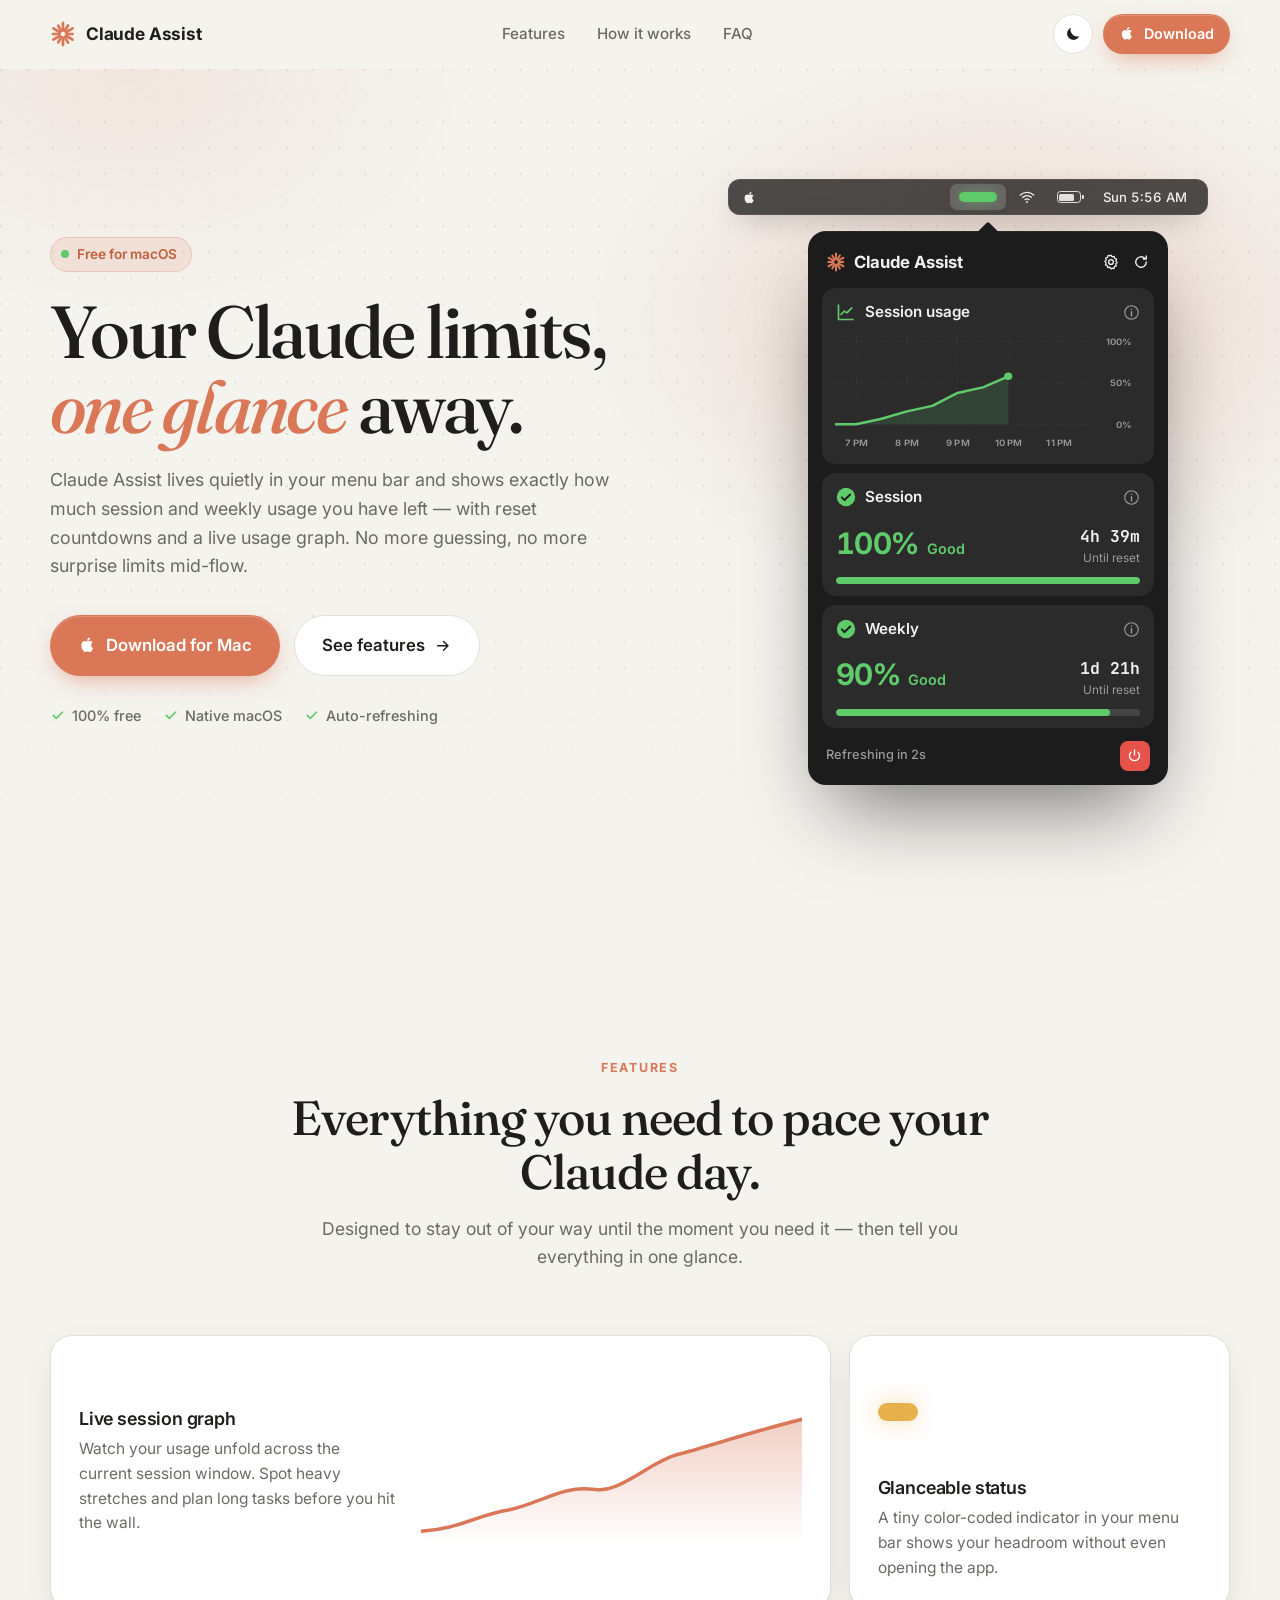
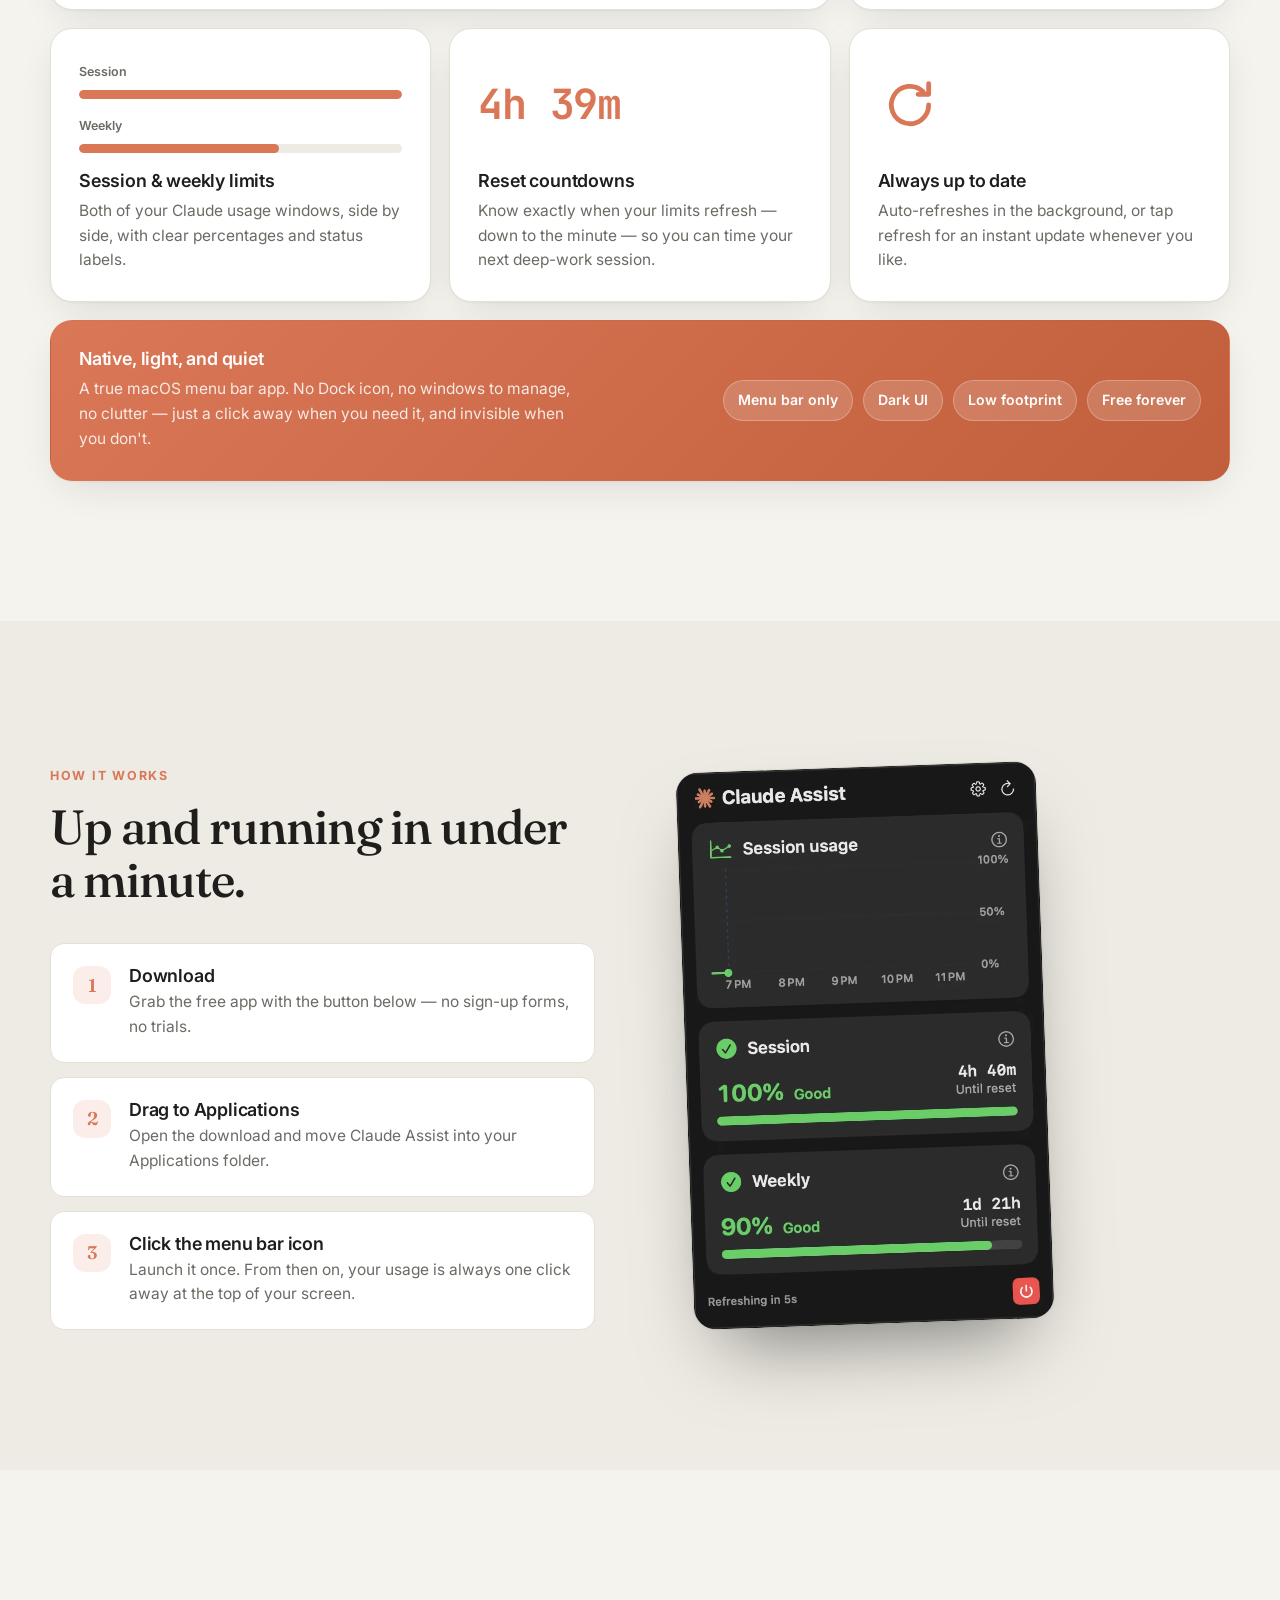
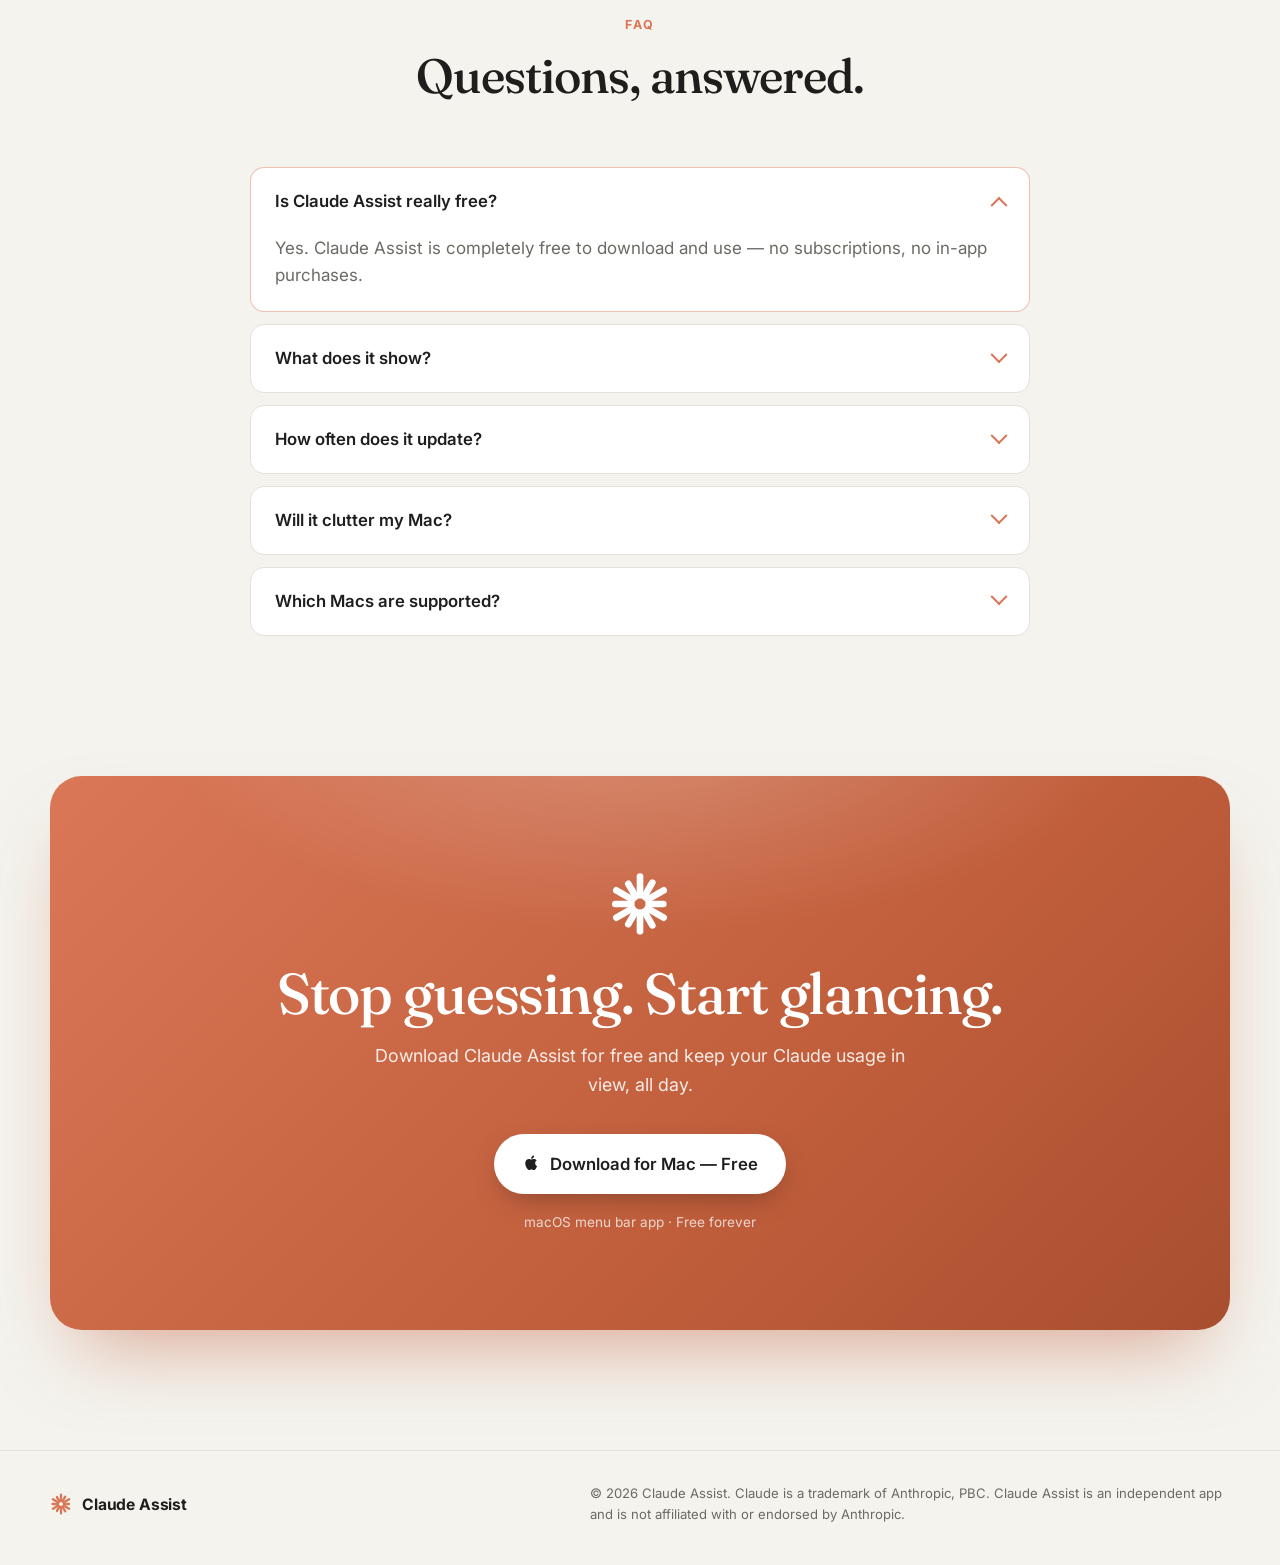
==== index.html @ 62e0965f "Initital" ====
<!DOCTYPE html>
<html lang="en">
<head>
  <meta charset="UTF-8" />
  <meta name="viewport" content="width=device-width, initial-scale=1" />
  <title>Claude Assist — Your Claude usage, right in the Mac menu bar</title>
  <meta name="description" content="Claude Assist is a free macOS menu bar app that shows your Claude session and weekly usage limits, reset countdowns, and a live usage graph — at a glance." />
  <meta name="theme-color" content="#F4F3EE" media="(prefers-color-scheme: light)" />
  <meta name="theme-color" content="#1F1E1D" media="(prefers-color-scheme: dark)" />
  <meta property="og:title" content="Claude Assist for macOS" />
  <meta property="og:description" content="Your Claude usage limits, one glance away. Free menu bar app for Mac." />
  <link rel="icon" href="data:image/svg+xml,%3Csvg xmlns='http://www.w3.org/2000/svg' viewBox='-12 -12 24 24'%3E%3Cg fill='%23D97757'%3E%3Crect x='-1.3' y='-11' width='2.6' height='9' rx='1.3'/%3E%3Crect x='-1.3' y='-11' width='2.6' height='9' rx='1.3' transform='rotate(45)'/%3E%3Crect x='-1.3' y='-11' width='2.6' height='9' rx='1.3' transform='rotate(90)'/%3E%3Crect x='-1.3' y='-11' width='2.6' height='9' rx='1.3' transform='rotate(135)'/%3E%3Crect x='-1.3' y='-11' width='2.6' height='9' rx='1.3' transform='rotate(180)'/%3E%3Crect x='-1.3' y='-11' width='2.6' height='9' rx='1.3' transform='rotate(225)'/%3E%3Crect x='-1.3' y='-11' width='2.6' height='9' rx='1.3' transform='rotate(270)'/%3E%3Crect x='-1.3' y='-11' width='2.6' height='9' rx='1.3' transform='rotate(315)'/%3E%3C/g%3E%3C/svg%3E" />

  <!-- Apply saved / system theme before first paint to avoid a flash -->
  <script>
    (function () {
      var t = localStorage.getItem("theme");
      if (!t) t = matchMedia("(prefers-color-scheme: dark)").matches ? "dark" : "light";
      document.documentElement.dataset.theme = t;
    })();
  </script>

  <link rel="preconnect" href="https://fonts.googleapis.com" />
  <link rel="preconnect" href="https://fonts.gstatic.com" crossorigin />
  <link href="https://fonts.googleapis.com/css2?family=Fraunces:opsz,wght@9..144,400;9..144,500;9..144,600&family=Inter:wght@400;500;600;700&family=JetBrains+Mono:wght@500;700&display=swap" rel="stylesheet" />
  <link rel="stylesheet" href="styles.css" />
</head>
<body>
  <!-- Reusable SVG symbols -->
  <svg width="0" height="0" style="position:absolute" aria-hidden="true">
    <defs>
      <symbol id="spark" viewBox="-12 -12 24 24">
        <g fill="currentColor">
          <rect x="-1.25" y="-11.5" width="2.5" height="9.5" rx="1.25" />
          <rect x="-1.25" y="-10.5" width="2.5" height="8.5" rx="1.25" transform="rotate(30)" />
          <rect x="-1.25" y="-11.5" width="2.5" height="9.5" rx="1.25" transform="rotate(60)" />
          <rect x="-1.25" y="-10" width="2.5" height="8" rx="1.25" transform="rotate(90)" />
          <rect x="-1.25" y="-11.5" width="2.5" height="9.5" rx="1.25" transform="rotate(120)" />
          <rect x="-1.25" y="-10.5" width="2.5" height="8.5" rx="1.25" transform="rotate(150)" />
          <rect x="-1.25" y="-11.5" width="2.5" height="9.5" rx="1.25" transform="rotate(180)" />
          <rect x="-1.25" y="-10" width="2.5" height="8" rx="1.25" transform="rotate(210)" />
          <rect x="-1.25" y="-11.5" width="2.5" height="9.5" rx="1.25" transform="rotate(240)" />
          <rect x="-1.25" y="-10.5" width="2.5" height="8.5" rx="1.25" transform="rotate(270)" />
          <rect x="-1.25" y="-11.5" width="2.5" height="9.5" rx="1.25" transform="rotate(300)" />
          <rect x="-1.25" y="-10" width="2.5" height="8" rx="1.25" transform="rotate(330)" />
        </g>
      </symbol>
      <symbol id="apple" viewBox="0 0 24 24">
        <path fill="currentColor" d="M16.37 12.6c-.02-2.3 1.88-3.4 1.96-3.46-1.07-1.56-2.73-1.78-3.32-1.8-1.41-.14-2.76.83-3.47.83-.72 0-1.82-.81-2.99-.79-1.54.02-2.96.9-3.75 2.27-1.6 2.78-.41 6.89 1.15 9.14.76 1.1 1.67 2.34 2.86 2.3 1.15-.05 1.58-.74 2.97-.74 1.38 0 1.77.74 2.98.72 1.23-.02 2.01-1.12 2.76-2.23.87-1.28 1.23-2.52 1.25-2.58-.03-.01-2.39-.92-2.4-3.66zM14.1 5.86c.63-.77 1.06-1.83.94-2.89-.91.04-2.02.61-2.67 1.37-.58.67-1.1 1.76-.96 2.8 1.02.08 2.06-.52 2.69-1.28z"/>
      </symbol>
      <symbol id="check" viewBox="0 0 24 24">
        <circle cx="12" cy="12" r="11" fill="currentColor" />
        <path d="M7 12.5l3.2 3.2L17 9" fill="none" stroke="#1d1d1d" stroke-width="2.4" stroke-linecap="round" stroke-linejoin="round" />
      </symbol>
      <symbol id="info" viewBox="0 0 24 24">
        <circle cx="12" cy="12" r="9.5" fill="none" stroke="currentColor" stroke-width="1.6" />
        <path d="M12 11v6M12 7.5v.01" stroke="currentColor" stroke-width="2" stroke-linecap="round" />
      </symbol>
    </defs>
  </svg>

  <!-- ============ NAV ============ -->
  <header class="nav" id="nav">
    <div class="container nav__inner">
      <a href="#top" class="brand" aria-label="Claude Assist home">
        <svg class="brand__mark"><use href="#spark" /></svg>
        <span>Claude Assist</span>
      </a>
      <nav class="nav__links" aria-label="Primary">
        <a href="#features">Features</a>
        <a href="#how">How it works</a>
        <a href="#faq">FAQ</a>
      </nav>
      <div class="nav__actions">
        <button class="theme-toggle" id="themeToggle" type="button" aria-label="Toggle dark mode">
          <svg class="icon-sun" viewBox="0 0 24 24" aria-hidden="true"><circle cx="12" cy="12" r="4.2" fill="currentColor"/><g stroke="currentColor" stroke-width="2" stroke-linecap="round"><path d="M12 2.5v2M12 19.5v2M4.6 4.6l1.4 1.4M18 18l1.4 1.4M2.5 12h2M19.5 12h2M4.6 19.4L6 18M18 6l1.4-1.4"/></g></svg>
          <svg class="icon-moon" viewBox="0 0 24 24" aria-hidden="true"><path fill="currentColor" d="M20.5 14.6A8.5 8.5 0 0 1 9.4 3.5a8.5 8.5 0 1 0 11.1 11.1z"/></svg>
        </button>
        <a class="btn btn--primary btn--sm js-download" href="#download">
          <svg class="btn__icon"><use href="#apple" /></svg>Download
        </a>
      </div>
    </div>
  </header>

  <main id="top">
    <!-- ============ HERO ============ -->
    <section class="hero">
      <div class="hero__bg" aria-hidden="true"></div>
      <div class="container hero__grid">
        <div class="hero__copy">
          <span class="pill reveal"><span class="pill__dot"></span> Free for macOS</span>
          <h1 class="hero__title reveal">
            Your Claude limits,<br />
            <em>one glance</em> away.
          </h1>
          <p class="hero__sub reveal">
            Claude Assist lives quietly in your menu bar and shows exactly how much
            session and weekly usage you have left — with reset countdowns and a live
            usage graph. No more guessing, no more surprise limits mid-flow.
          </p>
          <div class="hero__cta reveal">
            <a class="btn btn--primary btn--lg js-download" href="#download">
              <svg class="btn__icon"><use href="#apple" /></svg>
              <span>Download for Mac</span>
            </a>
            <a class="btn btn--ghost btn--lg" href="#features">See features
              <svg class="btn__arrow" viewBox="0 0 24 24" aria-hidden="true"><path d="M5 12h14M13 6l6 6-6 6" fill="none" stroke="currentColor" stroke-width="2" stroke-linecap="round" stroke-linejoin="round"/></svg>
            </a>
          </div>
          <ul class="hero__meta reveal">
            <li><svg viewBox="0 0 24 24"><path d="M5 12.5l4.5 4.5L19 7.5" fill="none" stroke="currentColor" stroke-width="2.4" stroke-linecap="round" stroke-linejoin="round"/></svg>100% free</li>
            <li><svg viewBox="0 0 24 24"><path d="M5 12.5l4.5 4.5L19 7.5" fill="none" stroke="currentColor" stroke-width="2.4" stroke-linecap="round" stroke-linejoin="round"/></svg>Native macOS</li>
            <li><svg viewBox="0 0 24 24"><path d="M5 12.5l4.5 4.5L19 7.5" fill="none" stroke="currentColor" stroke-width="2.4" stroke-linecap="round" stroke-linejoin="round"/></svg>Auto-refreshing</li>
          </ul>
        </div>

        <!-- Live recreation of the app popover -->
        <div class="hero__visual reveal">
          <div class="menubar" aria-hidden="true">
            <svg class="menubar__apple"><use href="#apple" /></svg>
            <span class="menubar__spacer"></span>
            <span class="menubar__item menubar__item--active"><span class="mb-pill js-mb-pill"></span></span>
            <span class="menubar__item">
              <svg viewBox="0 0 24 24" width="16" height="16"><path d="M2 9a15 15 0 0 1 20 0M5.5 12.5a10 10 0 0 1 13 0M9 16a5 5 0 0 1 6 0" fill="none" stroke="currentColor" stroke-width="2" stroke-linecap="round"/><circle cx="12" cy="19.5" r="1.4" fill="currentColor"/></svg>
            </span>
            <span class="menubar__item menubar__battery"><span></span></span>
            <span class="menubar__item menubar__clock js-clock">Fri 7:20 PM</span>
          </div>

          <div class="popover" role="img" aria-label="Claude Assist popover showing session usage graph, 100% session remaining and 90% weekly remaining">
            <div class="popover__head">
              <svg class="popover__logo"><use href="#spark" /></svg>
              <strong>Claude Assist</strong>
              <span class="popover__tools">
                <svg viewBox="0 0 24 24"><circle cx="12" cy="12" r="3.2" fill="none" stroke="currentColor" stroke-width="1.8"/><path d="M12 2.8l1.6 2.3 2.7-.7.6 2.7 2.6 1-1 2.6 1.8 2.1-2.1 1.8 1 2.6-2.6 1-.6 2.7-2.7-.7L12 21.2l-1.6-2.3-2.7.7-.6-2.7-2.6-1 1-2.6-1.8-2.1 2.1-1.8-1-2.6 2.6-1 .6-2.7 2.7.7z" fill="none" stroke="currentColor" stroke-width="1.6" stroke-linejoin="round"/></svg>
                <svg viewBox="0 0 24 24"><path d="M19 12a7 7 0 1 1-2.05-4.95M19 4v4h-4" fill="none" stroke="currentColor" stroke-width="1.8" stroke-linecap="round" stroke-linejoin="round"/></svg>
              </span>
            </div>

            <div class="pcard">
              <div class="pcard__title">
                <svg class="pcard__chart-ico" viewBox="0 0 24 24"><path d="M3 3v18h18" fill="none" stroke="currentColor" stroke-width="2"/><path d="M6 15l4-4 3 2 6-6" fill="none" stroke="currentColor" stroke-width="2" stroke-linecap="round" stroke-linejoin="round"/></svg>
                <span>Session usage</span>
                <svg class="pcard__info"><use href="#info" /></svg>
              </div>
              <svg class="graph" viewBox="0 0 300 130" preserveAspectRatio="none">
                <g class="graph__grid">
                  <line x1="0" y1="10" x2="250" y2="10" /><line x1="0" y1="55" x2="250" y2="55" /><line x1="0" y1="100" x2="250" y2="100" />
                  <line x1="20" y1="5" x2="20" y2="100" /><line x1="70" y1="5" x2="70" y2="100" /><line x1="120" y1="5" x2="120" y2="100" /><line x1="170" y1="5" x2="170" y2="100" /><line x1="220" y1="5" x2="220" y2="100" />
                </g>
                <path class="graph__area" d="M0 100 L20 100 L45 94 L70 86 L95 80 L120 66 L145 60 L170 48 L170 100 Z" />
                <path class="graph__line" d="M0 100 L20 100 L45 94 L70 86 L95 80 L120 66 L145 60 L170 48" />
                <circle class="graph__dot" cx="170" cy="48" r="4" />
                <g class="graph__labels">
                  <text x="292" y="14" text-anchor="end">100%</text>
                  <text x="292" y="59" text-anchor="end">50%</text>
                  <text x="292" y="104" text-anchor="end">0%</text>
                  <text x="20" y="124" text-anchor="middle">7 PM</text>
                  <text x="70" y="124" text-anchor="middle">8 PM</text>
                  <text x="120" y="124" text-anchor="middle">9 PM</text>
                  <text x="170" y="124" text-anchor="middle">10 PM</text>
                  <text x="220" y="124" text-anchor="middle">11 PM</text>
                </g>
              </svg>
            </div>

            <div class="pcard">
              <div class="pcard__title">
                <svg class="pcard__check"><use href="#check" /></svg>
                <span>Session</span>
                <svg class="pcard__info"><use href="#info" /></svg>
              </div>
              <div class="pcard__row">
                <div><span class="pcard__pct"><span class="js-count" data-to="100">0</span>%</span><span class="pcard__state">Good</span></div>
                <div class="pcard__reset"><b class="js-reset" data-minutes="280">4h 40m</b><small>Until reset</small></div>
              </div>
              <div class="bar"><span style="--w:100%"></span></div>
            </div>

            <div class="pcard">
              <div class="pcard__title">
                <svg class="pcard__check"><use href="#check" /></svg>
                <span>Weekly</span>
                <svg class="pcard__info"><use href="#info" /></svg>
              </div>
              <div class="pcard__row">
                <div><span class="pcard__pct"><span class="js-count" data-to="90">0</span>%</span><span class="pcard__state">Good</span></div>
                <div class="pcard__reset"><b>1d 21h</b><small>Until reset</small></div>
              </div>
              <div class="bar"><span style="--w:90%"></span></div>
            </div>

            <div class="popover__foot">
              <span>Refreshing in <span class="js-refresh">5</span>s</span>
              <span class="popover__quit"><svg viewBox="0 0 24 24"><path d="M12 3v8M6.3 6.6a8 8 0 1 0 11.4 0" fill="none" stroke="currentColor" stroke-width="2.2" stroke-linecap="round"/></svg></span>
            </div>
          </div>
        </div>
      </div>
    </section>

    <!-- ============ FEATURES ============ -->
    <section class="section" id="features">
      <div class="container">
        <div class="section__head reveal">
          <span class="eyebrow">Features</span>
          <h2>Everything you need to pace your Claude day.</h2>
          <p>Designed to stay out of your way until the moment you need it — then tell you everything in one glance.</p>
        </div>

        <div class="bento">
          <article class="tile tile--wide reveal">
            <div class="tile__text">
              <h3>Live session graph</h3>
              <p>Watch your usage unfold across the current session window. Spot heavy stretches and plan long tasks before you hit the wall.</p>
            </div>
            <svg class="tile__graph" viewBox="0 0 400 120" preserveAspectRatio="none" aria-hidden="true">
              <defs>
                <linearGradient id="tg" x1="0" x2="0" y1="0" y2="1">
                  <stop offset="0" stop-color="var(--accent)" stop-opacity=".35" />
                  <stop offset="1" stop-color="var(--accent)" stop-opacity="0" />
                </linearGradient>
              </defs>
              <path d="M0 110 C40 108 60 96 90 92 S150 70 180 74 S240 50 270 44 S340 26 400 14 L400 120 L0 120 Z" fill="url(#tg)" />
              <path class="draw" d="M0 110 C40 108 60 96 90 92 S150 70 180 74 S240 50 270 44 S340 26 400 14" fill="none" stroke="var(--accent)" stroke-width="3" stroke-linecap="round" />
            </svg>
          </article>

          <article class="tile reveal">
            <div class="tile__visual tile__visual--status" aria-hidden="true">
              <span class="status-pill js-status-pill"></span>
            </div>
            <h3>Glanceable status</h3>
            <p>A tiny color-coded indicator in your menu bar shows your headroom without even opening the app.</p>
          </article>

          <article class="tile reveal">
            <div class="tile__visual" aria-hidden="true">
              <div class="mini-bars">
                <div><small>Session</small><div class="bar bar--light"><span style="--w:100%"></span></div></div>
                <div><small>Weekly</small><div class="bar bar--light"><span style="--w:62%"></span></div></div>
              </div>
            </div>
            <h3>Session &amp; weekly limits</h3>
            <p>Both of your Claude usage windows, side by side, with clear percentages and status labels.</p>
          </article>

          <article class="tile reveal">
            <div class="tile__visual" aria-hidden="true">
              <span class="big-mono js-reset-demo">4h 40m</span>
            </div>
            <h3>Reset countdowns</h3>
            <p>Know exactly when your limits refresh — down to the minute — so you can time your next deep-work session.</p>
          </article>

          <article class="tile reveal">
            <div class="tile__visual" aria-hidden="true">
              <svg class="spin-ico" viewBox="0 0 24 24"><path d="M19 12a7 7 0 1 1-2.05-4.95M19 4v4h-4" fill="none" stroke="currentColor" stroke-width="1.8" stroke-linecap="round" stroke-linejoin="round"/></svg>
            </div>
            <h3>Always up to date</h3>
            <p>Auto-refreshes in the background, or tap refresh for an instant update whenever you like.</p>
          </article>

          <article class="tile tile--wide tile--full tile--accent reveal">
            <div class="tile__text">
              <h3>Native, light, and quiet</h3>
              <p>A true macOS menu bar app. No Dock icon, no windows to manage, no clutter — just a click away when you need it, and invisible when you don't.</p>
            </div>
            <div class="tile__chips" aria-hidden="true">
              <span>Menu bar only</span><span>Dark UI</span><span>Low footprint</span><span>Free forever</span>
            </div>
          </article>
        </div>
      </div>
    </section>

    <!-- ============ HOW IT WORKS ============ -->
    <section class="section section--alt" id="how">
      <div class="container how">
        <div class="how__copy">
          <div class="section__head section__head--left reveal">
            <span class="eyebrow">How it works</span>
            <h2>Up and running in under a minute.</h2>
          </div>
          <ol class="steps">
            <li class="reveal">
              <span class="steps__num">1</span>
              <div><h3>Download</h3><p>Grab the free app with the button below — no sign-up forms, no trials.</p></div>
            </li>
            <li class="reveal">
              <span class="steps__num">2</span>
              <div><h3>Drag to Applications</h3><p>Open the download and move Claude Assist into your Applications folder.</p></div>
            </li>
            <li class="reveal">
              <span class="steps__num">3</span>
              <div><h3>Click the menu bar icon</h3><p>Launch it once. From then on, your usage is always one click away at the top of your screen.</p></div>
            </li>
          </ol>
        </div>
        <figure class="how__shot reveal">
          <img src="assets/app-ui.webp" alt="Claude Assist app window showing session usage graph, session and weekly limits" loading="lazy" width="642" height="994" />
        </figure>
      </div>
    </section>

    <!-- ============ FAQ ============ -->
    <section class="section" id="faq">
      <div class="container container--narrow">
        <div class="section__head reveal">
          <span class="eyebrow">FAQ</span>
          <h2>Questions, answered.</h2>
        </div>
        <div class="faq">
          <details class="reveal" open>
            <summary>Is Claude Assist really free?</summary>
            <p>Yes. Claude Assist is completely free to download and use — no subscriptions, no in-app purchases.</p>
          </details>
          <details class="reveal">
            <summary>What does it show?</summary>
            <p>Your current Claude session usage and weekly usage as percentages, a status label for each, countdowns until each limit resets, and a graph of your usage across the current session.</p>
          </details>
          <details class="reveal">
            <summary>How often does it update?</summary>
            <p>It refreshes automatically on a short interval — you can see the countdown at the bottom of the popover — and you can hit the refresh button at any time for an instant update.</p>
          </details>
          <details class="reveal">
            <summary>Will it clutter my Mac?</summary>
            <p>No. It runs only in the menu bar, with no Dock icon or windows. Quit it any time from the power button in the popover.</p>
          </details>
          <details class="reveal">
            <summary>Which Macs are supported?</summary>
            <p>Claude Assist is built for modern versions of macOS. Check the download page for the latest system requirements.</p>
          </details>
        </div>
      </div>
    </section>

    <!-- ============ CTA ============ -->
    <section class="cta" id="download">
      <div class="container">
        <div class="cta__card reveal">
          <svg class="cta__spark" aria-hidden="true"><use href="#spark" /></svg>
          <h2>Stop guessing. Start glancing.</h2>
          <p>Download Claude Assist for free and keep your Claude usage in view, all day.</p>
          <a class="btn btn--light btn--lg js-download" href="#download">
            <svg class="btn__icon"><use href="#apple" /></svg>
            <span>Download for Mac — Free</span>
          </a>
          <small class="cta__note">macOS menu bar app · Free forever</small>
        </div>
      </div>
    </section>
  </main>

  <footer class="footer">
    <div class="container footer__inner">
      <a href="#top" class="brand brand--sm">
        <svg class="brand__mark"><use href="#spark" /></svg>
        <span>Claude Assist</span>
      </a>
      <p class="footer__legal">
        © <span class="js-year">2026</span> Claude Assist. Claude is a trademark of Anthropic, PBC.
        Claude Assist is an independent app and is not affiliated with or endorsed by Anthropic.
      </p>
    </div>
  </footer>

  <script src="script.js"></script>
</body>
</html>
---- styles.css ----
/* ==========================================================
   Claude Assist — landing page
   Palette based on Claude brand colors:
   Crail #C15F3C · Clay #D97757 · Pampas #F4F3EE · Cloudy #B1ADA1
   ========================================================== */

:root {
  --accent: #D97757;
  --accent-strong: #C15F3C;
  --accent-soft: rgba(217, 119, 87, 0.12);
  --good: #5FCB6A;
  --warn: #E8B04B;
  --bad: #E5604D;

  --radius: 22px;
  --radius-sm: 14px;
  --ease: cubic-bezier(.2, .7, .2, 1);

  --font-display: "Fraunces", Georgia, "Times New Roman", serif;
  --font-sans: "Inter", -apple-system, BlinkMacSystemFont, "Segoe UI", sans-serif;
  --font-mono: "JetBrains Mono", ui-monospace, "SF Mono", Menlo, monospace;
}

/* Light (default) */
:root,
[data-theme="light"] {
  --bg: #F4F3EE;
  --bg-alt: #EDEBE3;
  --surface: #FFFFFF;
  --surface-2: #FAF9F5;
  --text: #1F1E1D;
  --muted: #6B6A64;
  --border: #E3E0D6;
  --shadow: 0 1px 2px rgba(31, 30, 29, .04), 0 12px 40px -12px rgba(31, 30, 29, .14);
  --nav-bg: rgba(244, 243, 238, .72);
  --grid-dot: rgba(31, 30, 29, .08);
  color-scheme: light;
}

[data-theme="dark"] {
  --bg: #1F1E1D;
  --bg-alt: #262624;
  --surface: #2A2927;
  --surface-2: #30302E;
  --text: #F4F3EE;
  --muted: #A8A69D;
  --border: #3A3936;
  --shadow: 0 1px 2px rgba(0, 0, 0, .3), 0 18px 50px -16px rgba(0, 0, 0, .6);
  --nav-bg: rgba(31, 30, 29, .72);
  --grid-dot: rgba(244, 243, 238, .07);
  color-scheme: dark;
}

/* ---------- Base ---------- */
*, *::before, *::after { box-sizing: border-box; }
html { scroll-behavior: smooth; scroll-padding-top: 80px; }
body {
  margin: 0;
  font-family: var(--font-sans);
  font-size: 17px;
  line-height: 1.6;
  color: var(--text);
  background: var(--bg);
  -webkit-font-smoothing: antialiased;
  transition: background-color .4s var(--ease), color .4s var(--ease);
}
img, svg { display: block; max-width: 100%; }
a { color: inherit; text-decoration: none; }
h1, h2, h3 { margin: 0; line-height: 1.12; letter-spacing: -0.02em; }
h2 { font-family: var(--font-display); font-weight: 500; font-size: clamp(2rem, 4.2vw, 3rem); }
h3 { font-size: 1.12rem; font-weight: 600; letter-spacing: -0.01em; }
p { margin: 0; }
::selection { background: var(--accent); color: #fff; }
:focus-visible { outline: 2px solid var(--accent); outline-offset: 3px; border-radius: 8px; }

.container { width: min(1180px, 100% - 48px); margin-inline: auto; }
.container--narrow { width: min(780px, 100% - 48px); }

/* ---------- Buttons ---------- */
.btn {
  display: inline-flex; align-items: center; gap: .55em;
  font-weight: 600; font-size: 1rem;
  padding: .8em 1.3em; border-radius: 999px;
  border: 1px solid transparent; cursor: pointer;
  transition: transform .25s var(--ease), box-shadow .25s var(--ease), background-color .25s, border-color .25s;
  white-space: nowrap;
}
.btn:active { transform: translateY(1px) scale(.98); }
.btn__icon { width: 1.15em; height: 1.15em; margin-top: -2px; }
.btn__arrow { width: 1.05em; height: 1.05em; transition: transform .25s var(--ease); }
.btn:hover .btn__arrow { transform: translateX(3px); }
.btn--sm { font-size: .9rem; padding: .55em 1.05em; }
.btn--lg { font-size: 1.05rem; padding: .95em 1.6em; }

.btn--primary {
  background: var(--accent); color: #fff;
  box-shadow: 0 8px 24px -8px rgba(217, 119, 87, .7), inset 0 1px 0 rgba(255, 255, 255, .2);
}
.btn--primary:hover { background: var(--accent-strong); transform: translateY(-2px); box-shadow: 0 14px 30px -10px rgba(217, 119, 87, .8), inset 0 1px 0 rgba(255,255,255,.2); }

.btn--ghost { color: var(--text); border-color: var(--border); background: var(--surface); }
.btn--ghost:hover { border-color: var(--accent); transform: translateY(-2px); }

.btn--light { background: #fff; color: #1F1E1D; box-shadow: 0 10px 30px -10px rgba(0,0,0,.35); }
.btn--light:hover { transform: translateY(-2px); box-shadow: 0 16px 36px -10px rgba(0,0,0,.45); }

/* ---------- Nav ---------- */
.nav {
  position: sticky; top: 0; z-index: 50;
  background: var(--nav-bg);
  backdrop-filter: saturate(180%) blur(16px);
  -webkit-backdrop-filter: saturate(180%) blur(16px);
  border-bottom: 1px solid transparent;
  transition: border-color .3s, background-color .4s;
}
.nav.is-scrolled { border-bottom-color: var(--border); }
.nav__inner { display: flex; align-items: center; justify-content: space-between; height: 68px; gap: 24px; }
.brand { display: inline-flex; align-items: center; gap: 10px; font-weight: 700; font-size: 1.08rem; letter-spacing: -0.01em; }
.brand__mark { width: 26px; height: 26px; color: var(--accent); transition: transform .8s var(--ease); }
.brand:hover .brand__mark { transform: rotate(90deg); }
.brand--sm { font-size: .98rem; }
.brand--sm .brand__mark { width: 22px; height: 22px; }

.nav__links { display: flex; gap: 32px; font-size: .95rem; color: var(--muted); font-weight: 500; }
.nav__links a { position: relative; transition: color .2s; }
.nav__links a::after {
  content: ""; position: absolute; left: 0; right: 0; bottom: -4px; height: 2px;
  background: var(--accent); border-radius: 2px; transform: scaleX(0); transition: transform .3s var(--ease);
}
.nav__links a:hover { color: var(--text); }
.nav__links a:hover::after { transform: scaleX(1); }
.nav__actions { display: flex; align-items: center; gap: 10px; }

.theme-toggle {
  width: 40px; height: 40px; border-radius: 50%;
  display: grid; place-items: center;
  border: 1px solid var(--border); background: var(--surface); color: var(--text);
  cursor: pointer; transition: border-color .2s, transform .3s var(--ease);
}
.theme-toggle:hover { border-color: var(--accent); transform: rotate(15deg); }
.theme-toggle svg { width: 18px; height: 18px; grid-area: 1 / 1; transition: transform .5s var(--ease), opacity .3s; }
[data-theme="light"] .icon-sun { opacity: 0; transform: rotate(-90deg) scale(.5); }
[data-theme="dark"] .icon-moon { opacity: 0; transform: rotate(90deg) scale(.5); }

/* ---------- Hero ---------- */
.hero { position: relative; padding: clamp(56px, 9vw, 110px) 0 clamp(70px, 10vw, 130px); overflow: hidden; }
.hero__bg {
  position: absolute; inset: 0; z-index: -1; pointer-events: none;
  background:
    radial-gradient(600px 400px at 78% 30%, rgba(217, 119, 87, .22), transparent 70%),
    radial-gradient(500px 360px at 10% 0%, rgba(217, 119, 87, .10), transparent 70%),
    radial-gradient(circle at 1px 1px, var(--grid-dot) 1px, transparent 0) 0 0 / 26px 26px;
  mask-image: linear-gradient(to bottom, #000 60%, transparent);
  -webkit-mask-image: linear-gradient(to bottom, #000 60%, transparent);
}
.hero__grid { display: grid; grid-template-columns: 1.05fr .95fr; align-items: center; gap: clamp(40px, 6vw, 80px); }

.pill {
  display: inline-flex; align-items: center; gap: 8px;
  padding: 6px 14px 6px 10px; border-radius: 999px;
  font-size: .85rem; font-weight: 600;
  color: var(--accent-strong); background: var(--accent-soft);
  border: 1px solid rgba(217, 119, 87, .25);
}
[data-theme="dark"] .pill { color: #F0A58A; }
.pill__dot { width: 8px; height: 8px; border-radius: 50%; background: var(--good); box-shadow: 0 0 0 0 rgba(95, 203, 106, .6); animation: ping 2s infinite; }
@keyframes ping { 0% { box-shadow: 0 0 0 0 rgba(95,203,106,.6); } 80%, 100% { box-shadow: 0 0 0 8px rgba(95,203,106,0); } }

.hero__title {
  margin-top: 22px;
  font-family: var(--font-display); font-weight: 500;
  font-size: clamp(2.7rem, 6.2vw, 4.6rem); line-height: 1.02; letter-spacing: -0.035em;
}
.hero__title em { font-style: italic; color: var(--accent); }
.hero__sub { margin-top: 22px; max-width: 34em; font-size: 1.12rem; color: var(--muted); }
.hero__cta { margin-top: 34px; display: flex; flex-wrap: wrap; gap: 14px; }
.hero__meta { list-style: none; padding: 0; margin: 28px 0 0; display: flex; flex-wrap: wrap; gap: 10px 22px; font-size: .9rem; color: var(--muted); font-weight: 500; }
.hero__meta li { display: inline-flex; align-items: center; gap: 6px; }
.hero__meta svg { width: 16px; height: 16px; color: var(--good); }

/* --- Hero visual: menu bar + popover --- */
.hero__visual { position: relative; display: flex; flex-direction: column; align-items: center; }

.menubar {
  width: 100%; max-width: 480px; height: 36px;
  display: flex; align-items: center; gap: 4px; padding: 0 12px;
  border-radius: 12px;
  background: rgba(30, 29, 28, .78);
  backdrop-filter: blur(20px); -webkit-backdrop-filter: blur(20px);
  color: #f2f1ec; font-size: .82rem; font-weight: 500;
  box-shadow: 0 10px 30px -12px rgba(0,0,0,.4), inset 0 0 0 1px rgba(255,255,255,.06);
}
.menubar__apple { width: 15px; height: 15px; margin: 0 6px 0 2px; }
.menubar__spacer { flex: 1; }
.menubar__item { display: inline-flex; align-items: center; height: 26px; padding: 0 9px; border-radius: 7px; }
.menubar__item--active { background: rgba(255, 255, 255, .16); }
.menubar__clock { font-variant-numeric: tabular-nums; }
.mb-pill { width: 38px; height: 10px; border-radius: 6px; background: var(--good); transition: background-color .6s, width .6s var(--ease); box-shadow: 0 0 12px rgba(95,203,106,.5); }
.menubar__battery span { width: 24px; height: 12px; border: 1.5px solid currentColor; border-radius: 3.5px; position: relative; opacity: .9; }
.menubar__battery span::before { content: ""; position: absolute; inset: 1.5px; right: 6px; background: currentColor; border-radius: 1.5px; }
.menubar__battery span::after { content: ""; position: absolute; right: -4px; top: 3px; width: 2px; height: 4px; background: currentColor; border-radius: 0 1px 1px 0; }

.popover {
  --p-bg: #1c1c1c; --p-card: #2b2b2b; --p-text: #f1f1f1; --p-muted: #9a9a9a;
  position: relative;
  width: min(360px, 100%);
  margin-top: 16px; margin-left: 40px;
  padding: 16px 14px 14px;
  border-radius: 18px;
  background: var(--p-bg); color: var(--p-text);
  font-family: -apple-system, BlinkMacSystemFont, "SF Pro Text", var(--font-sans);
  box-shadow: 0 40px 80px -24px rgba(0,0,0,.55), 0 0 0 1px rgba(255,255,255,.08), inset 0 1px 0 rgba(255,255,255,.05);
  animation: float 7s ease-in-out infinite;
}
.popover::before { /* arrow */
  content: ""; position: absolute; top: -7px; left: 50%; width: 14px; height: 14px;
  background: var(--p-bg); transform: translateX(-50%) rotate(45deg);
  border-left: 1px solid rgba(255,255,255,.08); border-top: 1px solid rgba(255,255,255,.08);
  border-radius: 3px 0 0 0;
}
@keyframes float { 0%, 100% { transform: translateY(0); } 50% { transform: translateY(-8px); } }

.popover__head { display: flex; align-items: center; gap: 8px; padding: 2px 4px 12px; font-size: 1.05rem; }
.popover__logo { width: 20px; height: 20px; color: var(--accent); }
.popover__tools { margin-left: auto; display: flex; gap: 12px; color: var(--p-text); }
.popover__tools svg { width: 18px; height: 18px; }

.pcard { background: var(--p-card); border-radius: 14px; padding: 12px 14px; margin-bottom: 9px; }
.pcard__title { display: flex; align-items: center; gap: 9px; font-weight: 600; font-size: .95rem; }
.pcard__chart-ico { width: 20px; height: 20px; color: var(--good); }
.pcard__check { width: 20px; height: 20px; color: var(--good); }
.pcard__info { width: 17px; height: 17px; margin-left: auto; color: var(--p-muted); }
.pcard__row { display: flex; justify-content: space-between; align-items: flex-end; margin-top: 10px; }
.pcard__pct { font-size: 1.85rem; font-weight: 700; color: var(--good); letter-spacing: -0.02em; font-variant-numeric: tabular-nums; }
.pcard__state { margin-left: 8px; font-weight: 600; font-size: .9rem; color: var(--good); }
.pcard__reset { text-align: right; line-height: 1.2; }
.pcard__reset b { display: block; font-family: var(--font-mono); font-size: 1.02rem; }
.pcard__reset small { font-size: .74rem; color: var(--p-muted); }

.bar { height: 7px; border-radius: 99px; background: #444; margin-top: 10px; overflow: hidden; }
.bar span { display: block; height: 100%; width: 0; border-radius: inherit; background: var(--good); transition: width 1.6s var(--ease) .3s; }
.is-visible .bar span, .bar.is-visible span { width: var(--w); }
.bar--light { background: var(--bg-alt); margin-top: 6px; height: 9px; }

.graph { width: 100%; height: 120px; margin-top: 8px; overflow: visible; }
.graph__grid line { stroke: rgba(255,255,255,.07); stroke-width: 1; stroke-dasharray: 2 3; vector-effect: non-scaling-stroke; }
.graph__labels text { fill: var(--p-muted); font-size: 9.5px; font-weight: 600; font-family: inherit; }
.graph__line { fill: none; stroke: var(--good); stroke-width: 2.5; stroke-linecap: round; stroke-linejoin: round; vector-effect: non-scaling-stroke;
  stroke-dasharray: 400; stroke-dashoffset: 400; }
.graph__area { fill: rgba(95, 203, 106, .14); opacity: 0; transition: opacity 1s 1.2s; }
.graph__dot { fill: var(--good); opacity: 0; transition: opacity .4s 1.8s; }
.is-visible .graph__line { animation: draw 2s var(--ease) .3s forwards; }
.is-visible .graph__area, .is-visible .graph__dot { opacity: 1; }
@keyframes draw { to { stroke-dashoffset: 0; } }

.popover__foot { display: flex; justify-content: space-between; align-items: center; padding: 4px 4px 0; font-size: .8rem; color: var(--p-muted); font-weight: 500; }
.popover__quit { width: 30px; height: 30px; display: grid; place-items: center; border-radius: 8px; background: #E5534B; color: #fff; }
.popover__quit svg { width: 15px; height: 15px; }

/* ---------- Sections ---------- */
.section { padding: clamp(80px, 11vw, 140px) 0; }
.section--alt { background: var(--bg-alt); transition: background-color .4s; }
.section__head { text-align: center; max-width: 720px; margin: 0 auto clamp(44px, 6vw, 64px); }
.section__head p { margin-top: 16px; color: var(--muted); font-size: 1.1rem; }
.section__head--left { text-align: left; margin: 0 0 36px; }
.eyebrow { display: inline-block; margin-bottom: 14px; font-size: .78rem; font-weight: 700; letter-spacing: .14em; text-transform: uppercase; color: var(--accent); }

/* ---------- Bento ---------- */
.bento { display: grid; grid-template-columns: repeat(3, 1fr); gap: 18px; }
.tile {
  position: relative; overflow: hidden;
  padding: 28px; border-radius: var(--radius);
  background: var(--surface); border: 1px solid var(--border);
  box-shadow: var(--shadow);
  transition: transform .4s var(--ease), border-color .3s, background-color .4s;
}
.tile:hover { transform: translateY(-4px); border-color: rgba(217, 119, 87, .45); }
.tile h3 { margin-bottom: 8px; }
.tile p { color: var(--muted); font-size: .97rem; }
.tile--wide { grid-column: span 2; display: grid; grid-template-columns: 1fr 1.2fr; gap: 24px; align-items: center; }
.tile--full { grid-column: 1 / -1; }
.tile__graph { width: 100%; height: 140px; }
.tile__graph .draw { stroke-dasharray: 600; stroke-dashoffset: 600; }
.tile.is-visible .draw { animation: draw 2.2s var(--ease) .2s forwards; }

.tile__visual { height: 96px; display: grid; place-items: center start; margin-bottom: 18px; }
.status-pill { width: 64px; height: 18px; border-radius: 10px; background: var(--good); box-shadow: 0 0 22px rgba(95,203,106,.45); transition: background-color .7s, box-shadow .7s, width .7s var(--ease); }
.mini-bars { width: 100%; display: grid; gap: 12px; }
.mini-bars small { font-size: .78rem; font-weight: 600; color: var(--muted); }
.mini-bars .bar span { background: var(--accent); }
.big-mono { font-family: var(--font-mono); font-weight: 700; font-size: 2.6rem; letter-spacing: -0.03em; color: var(--accent); font-variant-numeric: tabular-nums; }
.spin-ico { width: 64px; height: 64px; color: var(--accent); animation: spin 6s linear infinite; }
@keyframes spin { to { transform: rotate(360deg); } }

.tile--accent {
  background: linear-gradient(135deg, var(--accent) 0%, var(--accent-strong) 100%);
  border-color: transparent; color: #fff;
}
.tile--accent p { color: rgba(255,255,255,.85); }
.tile--accent:hover { border-color: transparent; }
.tile__chips { display: flex; flex-wrap: wrap; gap: 10px; justify-content: flex-end; }
.tile__chips span { padding: 8px 14px; border-radius: 999px; font-size: .88rem; font-weight: 600; background: rgba(255,255,255,.16); border: 1px solid rgba(255,255,255,.25); }

/* ---------- How ---------- */
.how { display: grid; grid-template-columns: 1fr 1fr; gap: clamp(40px, 7vw, 100px); align-items: center; }
.steps { list-style: none; padding: 0; margin: 0; display: grid; gap: 14px; }
.steps li {
  display: flex; gap: 18px; padding: 22px; border-radius: var(--radius-sm);
  background: var(--surface); border: 1px solid var(--border);
  transition: border-color .3s, transform .3s var(--ease), background-color .4s;
}
.steps li:hover { border-color: rgba(217,119,87,.45); transform: translateX(4px); }
.steps__num {
  flex: none; width: 38px; height: 38px; border-radius: 12px;
  display: grid; place-items: center;
  font-family: var(--font-display); font-weight: 600; font-size: 1.15rem;
  color: var(--accent); background: var(--accent-soft);
}
.steps p { margin-top: 4px; color: var(--muted); font-size: .97rem; }
.how__shot { margin: 0; justify-self: center; text-align: center; }
.how__shot img {
  width: min(360px, 100%); height: auto; border-radius: 22px;
  box-shadow: 0 40px 80px -30px rgba(0,0,0,.5), 0 0 0 1px var(--border);
  transform: rotate(-2deg); transition: transform .6s var(--ease);
}
.how__shot:hover img { transform: rotate(0) scale(1.02); }

/* ---------- FAQ ---------- */
.faq { display: grid; gap: 12px; }
.faq details {
  border-radius: var(--radius-sm); background: var(--surface); border: 1px solid var(--border);
  transition: border-color .3s, background-color .4s;
}
.faq details[open] { border-color: rgba(217,119,87,.45); }
.faq summary {
  list-style: none; cursor: pointer; padding: 20px 24px; font-weight: 600; font-size: 1.05rem;
  display: flex; justify-content: space-between; align-items: center; gap: 16px;
}
.faq summary::-webkit-details-marker { display: none; }
.faq summary::after {
  content: ""; flex: none; width: 12px; height: 12px;
  border-right: 2px solid var(--accent); border-bottom: 2px solid var(--accent);
  transform: rotate(45deg) translate(-3px, -3px); transition: transform .3s var(--ease);
}
.faq details[open] summary::after { transform: rotate(-135deg) translate(-3px, -3px); }
.faq details p { padding: 0 24px 22px; color: var(--muted); }

/* ---------- CTA ---------- */
.cta { padding: 0 0 clamp(80px, 10vw, 120px); }
.cta__card {
  position: relative; overflow: hidden; text-align: center;
  padding: clamp(56px, 8vw, 96px) 24px;
  border-radius: 32px; color: #fff;
  background:
    radial-gradient(700px 300px at 50% -10%, rgba(255,255,255,.22), transparent 70%),
    linear-gradient(135deg, #D97757 0%, #C15F3C 60%, #A84E2F 100%);
  box-shadow: 0 40px 80px -30px rgba(193, 95, 60, .55);
}
.cta__card h2 { font-size: clamp(2.2rem, 5vw, 3.6rem); }
.cta__card p { margin: 16px auto 34px; max-width: 32em; font-size: 1.12rem; color: rgba(255,255,255,.88); }
.cta__spark { width: 64px; height: 64px; margin: 0 auto 26px; color: #fff; animation: spin 24s linear infinite; }
.cta__note { display: block; margin-top: 18px; font-size: .85rem; color: rgba(255,255,255,.75); }

/* ---------- Footer ---------- */
.footer { border-top: 1px solid var(--border); padding: 32px 0 40px; }
.footer__inner { display: flex; justify-content: space-between; align-items: center; gap: 24px; flex-wrap: wrap; }
.footer__legal { font-size: .82rem; color: var(--muted); max-width: 640px; }

/* ---------- Reveal on scroll ---------- */
.reveal { opacity: 0; transform: translateY(22px); transition: opacity .8s var(--ease), transform .8s var(--ease); }
.reveal.is-visible { opacity: 1; transform: none; }

/* ---------- Responsive ---------- */
@media (max-width: 980px) {
  .hero__grid, .how { grid-template-columns: 1fr; }
  .hero__copy { text-align: center; }
  .hero__sub { margin-inline: auto; }
  .hero__cta, .hero__meta { justify-content: center; }
  .popover { margin-left: 0; }
  .bento { grid-template-columns: 1fr 1fr; }
  .tile--wide { grid-column: span 2; }
  .how__shot { order: -1; }
}
@media (max-width: 720px) {
  .nav__links { display: none; }
  .bento { grid-template-columns: 1fr; }
  .tile--wide { grid-column: auto; grid-template-columns: 1fr; }
  .tile__chips { justify-content: flex-start; }
  .menubar__item:not(.menubar__item--active):not(.menubar__clock) { display: none; }
}
@media (max-width: 420px) {
  .nav .btn--sm { display: none; }
  .btn--lg { width: 100%; justify-content: center; }
}

@media (prefers-reduced-motion: reduce) {
  *, *::before, *::after { animation: none !important; transition: none !important; scroll-behavior: auto !important; }
  .reveal { opacity: 1; transform: none; }
  .graph__line, .tile__graph .draw { stroke-dashoffset: 0; }
  .graph__area, .graph__dot { opacity: 1; }
  .bar span { width: var(--w); }
}
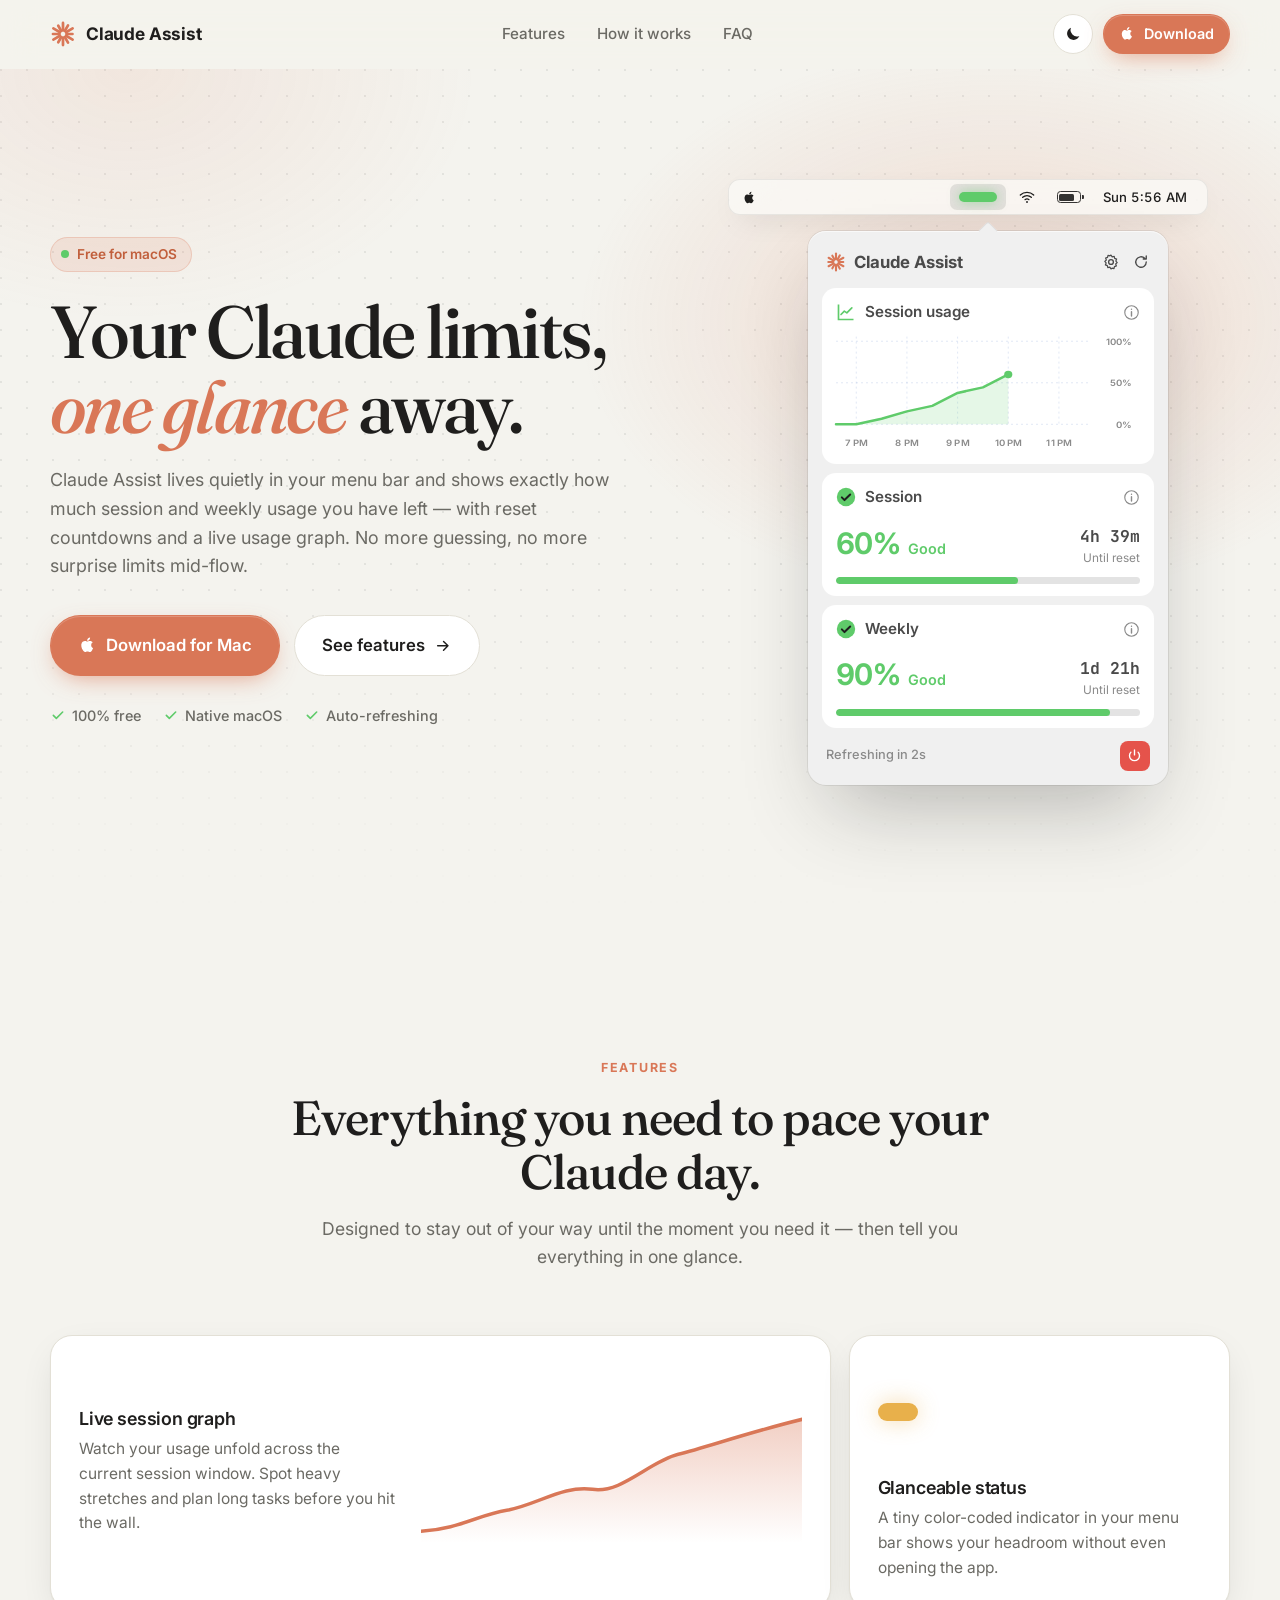
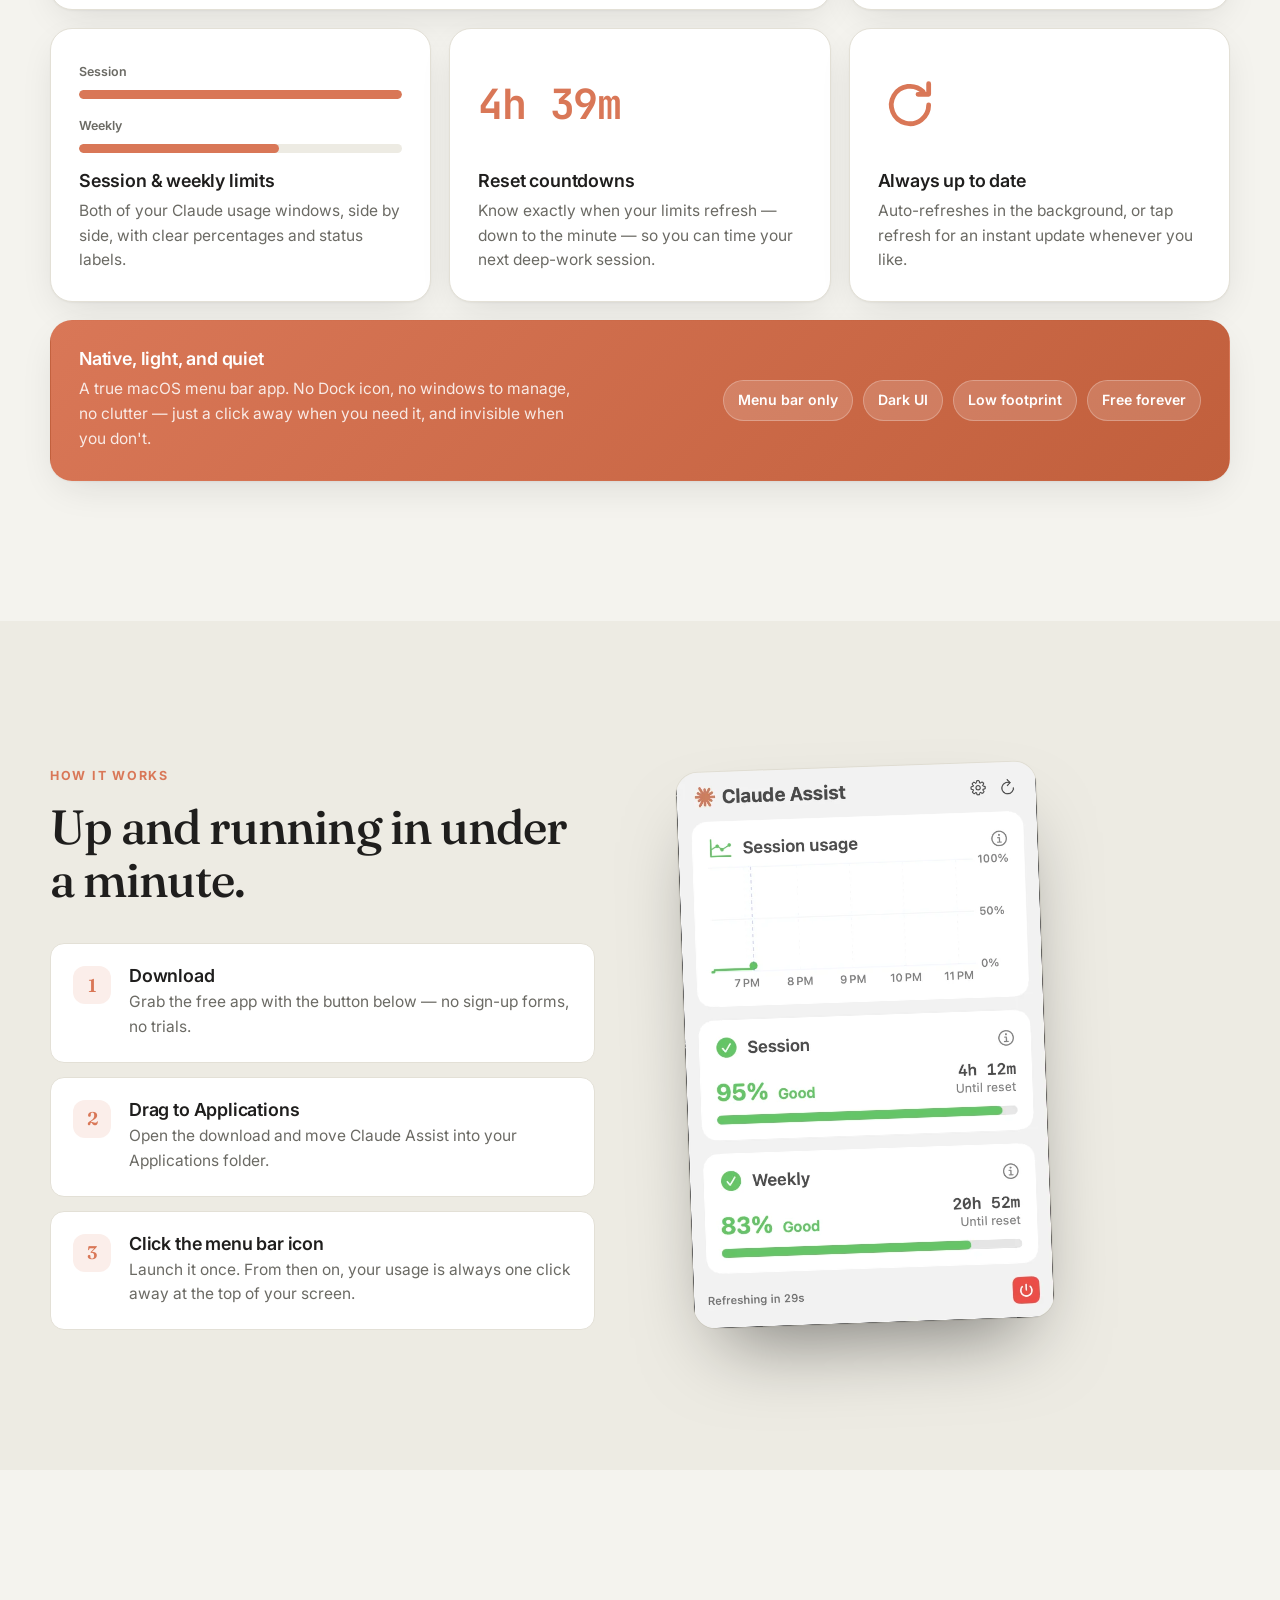
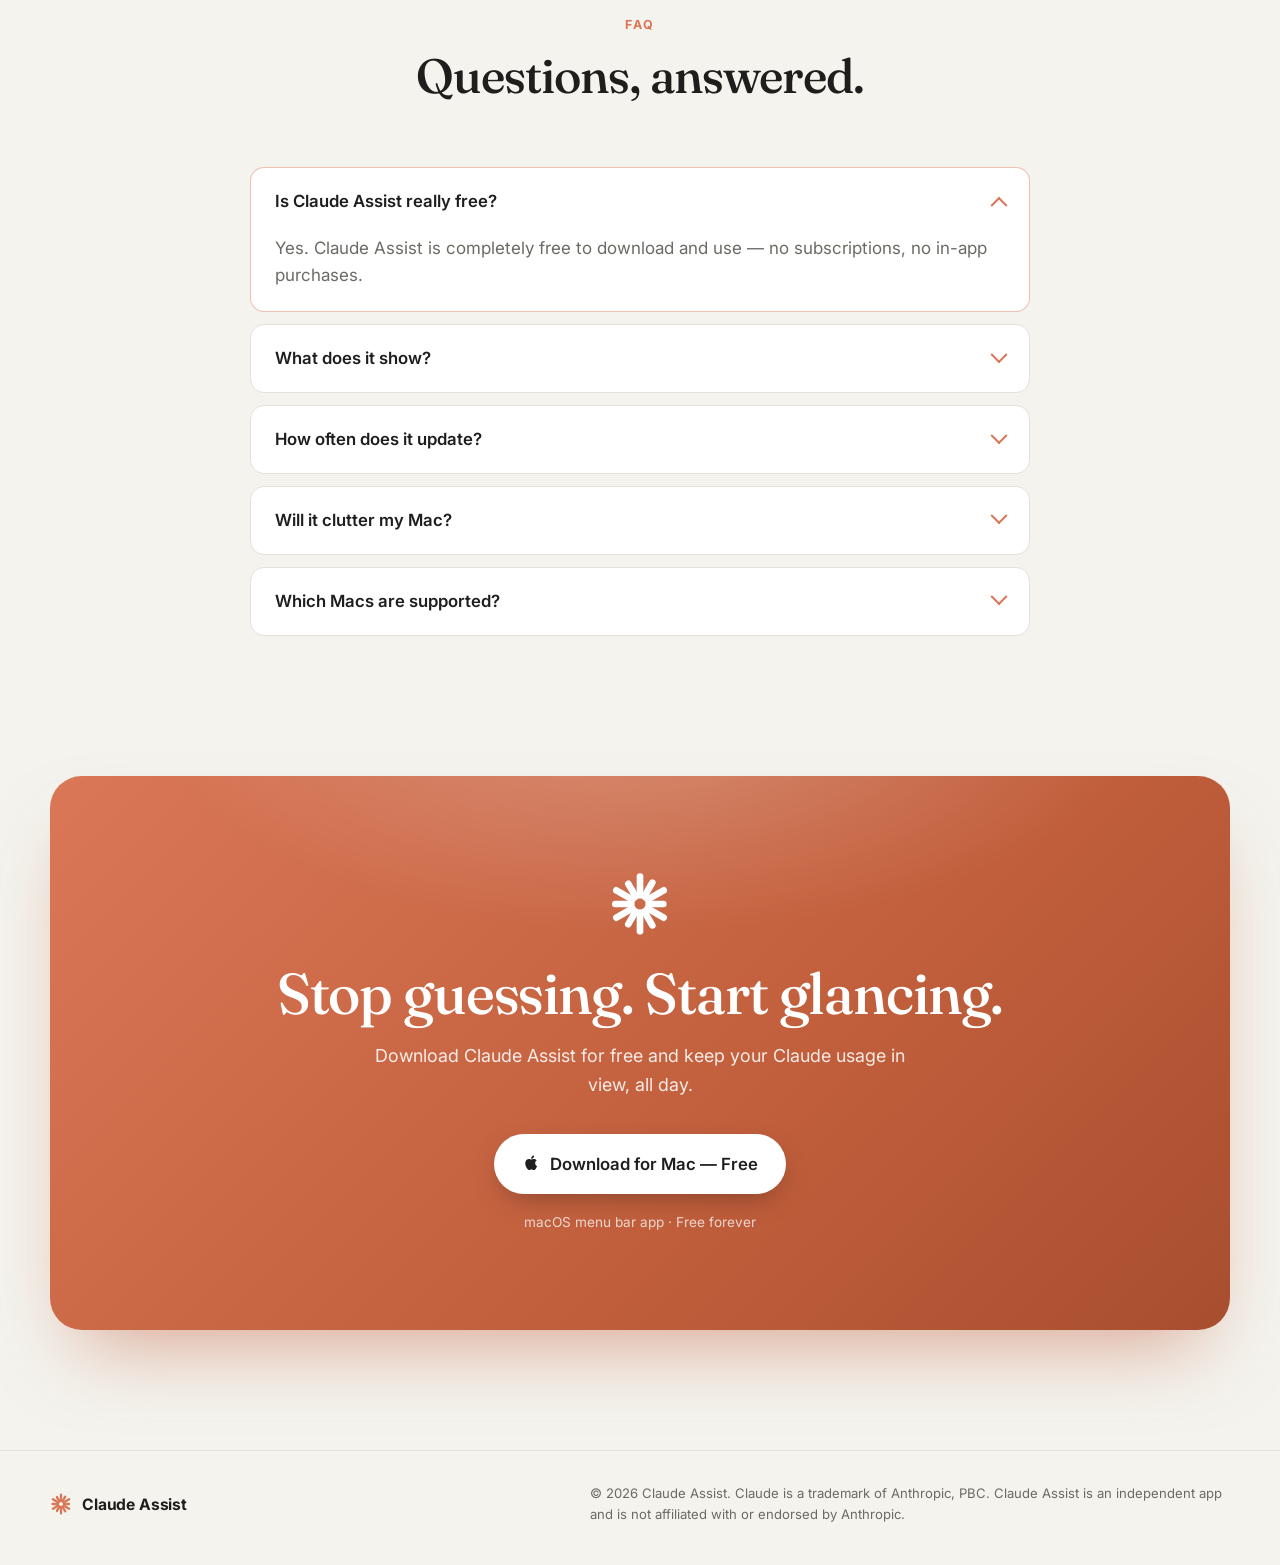
==== commit c73bdb64: "Add light/dark themed app visuals and fix session graph mismatch - Align hero session graph endpoint" ====
--- a/index.html
+++ b/index.html
@@ -128,7 +128,7 @@
             <span class="menubar__item menubar__clock js-clock">Fri 7:20 PM</span>
           </div>
 
-          <div class="popover" role="img" aria-label="Claude Assist popover showing session usage graph, 100% session remaining and 90% weekly remaining">
+          <div class="popover" role="img" aria-label="Claude Assist popover showing a session usage graph at 60%, session at 60% and weekly at 90%">
             <div class="popover__head">
               <svg class="popover__logo"><use href="#spark" /></svg>
               <strong>Claude Assist</strong>
@@ -149,9 +149,9 @@
                   <line x1="0" y1="10" x2="250" y2="10" /><line x1="0" y1="55" x2="250" y2="55" /><line x1="0" y1="100" x2="250" y2="100" />
                   <line x1="20" y1="5" x2="20" y2="100" /><line x1="70" y1="5" x2="70" y2="100" /><line x1="120" y1="5" x2="120" y2="100" /><line x1="170" y1="5" x2="170" y2="100" /><line x1="220" y1="5" x2="220" y2="100" />
                 </g>
-                <path class="graph__area" d="M0 100 L20 100 L45 94 L70 86 L95 80 L120 66 L145 60 L170 48 L170 100 Z" />
-                <path class="graph__line" d="M0 100 L20 100 L45 94 L70 86 L95 80 L120 66 L145 60 L170 48" />
-                <circle class="graph__dot" cx="170" cy="48" r="4" />
+                <path class="graph__area" d="M0 100 L20 100 L45 94 L70 86 L95 80 L120 66 L145 60 L170 46 L170 100 Z" />
+                <path class="graph__line" d="M0 100 L20 100 L45 94 L70 86 L95 80 L120 66 L145 60 L170 46" />
+                <circle class="graph__dot" cx="170" cy="46" r="4" />
                 <g class="graph__labels">
                   <text x="292" y="14" text-anchor="end">100%</text>
                   <text x="292" y="59" text-anchor="end">50%</text>
@@ -172,10 +172,10 @@
                 <svg class="pcard__info"><use href="#info" /></svg>
               </div>
               <div class="pcard__row">
-                <div><span class="pcard__pct"><span class="js-count" data-to="100">0</span>%</span><span class="pcard__state">Good</span></div>
+                <div><span class="pcard__pct"><span class="js-count" data-to="60">0</span>%</span><span class="pcard__state">Good</span></div>
                 <div class="pcard__reset"><b class="js-reset" data-minutes="280">4h 40m</b><small>Until reset</small></div>
               </div>
-              <div class="bar"><span style="--w:100%"></span></div>
+              <div class="bar"><span style="--w:60%"></span></div>
             </div>
 
             <div class="pcard">
@@ -299,7 +299,8 @@
           </ol>
         </div>
         <figure class="how__shot reveal">
-          <img src="assets/app-ui.webp" alt="Claude Assist app window showing session usage graph, session and weekly limits" loading="lazy" width="642" height="994" />
+          <img class="shot--dark" src="assets/app-ui.webp" alt="Claude Assist app window showing session usage graph, session and weekly limits" loading="lazy" width="642" height="994" />
+          <img class="shot--light" src="assets/app-ui-light.webp" alt="Claude Assist app window showing session usage graph, session and weekly limits" loading="lazy" width="642" height="992" />
         </figure>
       </div>
     </section>
--- a/styles.css
+++ b/styles.css
@@ -218,6 +218,21 @@
   border-left: 1px solid rgba(255,255,255,.08); border-top: 1px solid rgba(255,255,255,.08);
   border-radius: 3px 0 0 0;
 }
+/* Light-mode menu bar + popover (matches the app in macOS light appearance) */
+[data-theme="light"] .menubar {
+  background: rgba(250, 249, 246, .82); color: #1f1e1d;
+  box-shadow: 0 10px 30px -14px rgba(31,30,29,.25), inset 0 0 0 1px rgba(31,30,29,.08);
+}
+[data-theme="light"] .menubar__item--active { background: rgba(31, 30, 29, .1); }
+[data-theme="light"] .popover {
+  --p-bg: #f0f0f0; --p-card: #ffffff; --p-text: #4a4a4a; --p-muted: #8a8a8a;
+  box-shadow: 0 40px 80px -24px rgba(31,30,29,.3), 0 0 0 1px rgba(0,0,0,.08), inset 0 1px 0 rgba(255,255,255,.6);
+}
+[data-theme="light"] .popover::before { border-color: rgba(0,0,0,.08); }
+[data-theme="light"] .popover .bar { background: #e3e3e3; }
+[data-theme="light"] .graph__grid line { stroke: rgba(120, 150, 210, .22); }
+[data-theme="light"] .graph__area { fill: rgba(95, 203, 106, .16); }
+
 @keyframes float { 0%, 100% { transform: translateY(0); } 50% { transform: translateY(-8px); } }
 
 .popover__head { display: flex; align-items: center; gap: 8px; padding: 2px 4px 12px; font-size: 1.05rem; }
@@ -324,6 +339,9 @@
   transform: rotate(-2deg); transition: transform .6s var(--ease);
 }
 .how__shot:hover img { transform: rotate(0) scale(1.02); }
+/* Show the screenshot that matches the site theme */
+[data-theme="light"] .how__shot .shot--dark,
+[data-theme="dark"] .how__shot .shot--light { display: none; }
 
 /* ---------- FAQ ---------- */
 .faq { display: grid; gap: 12px; }
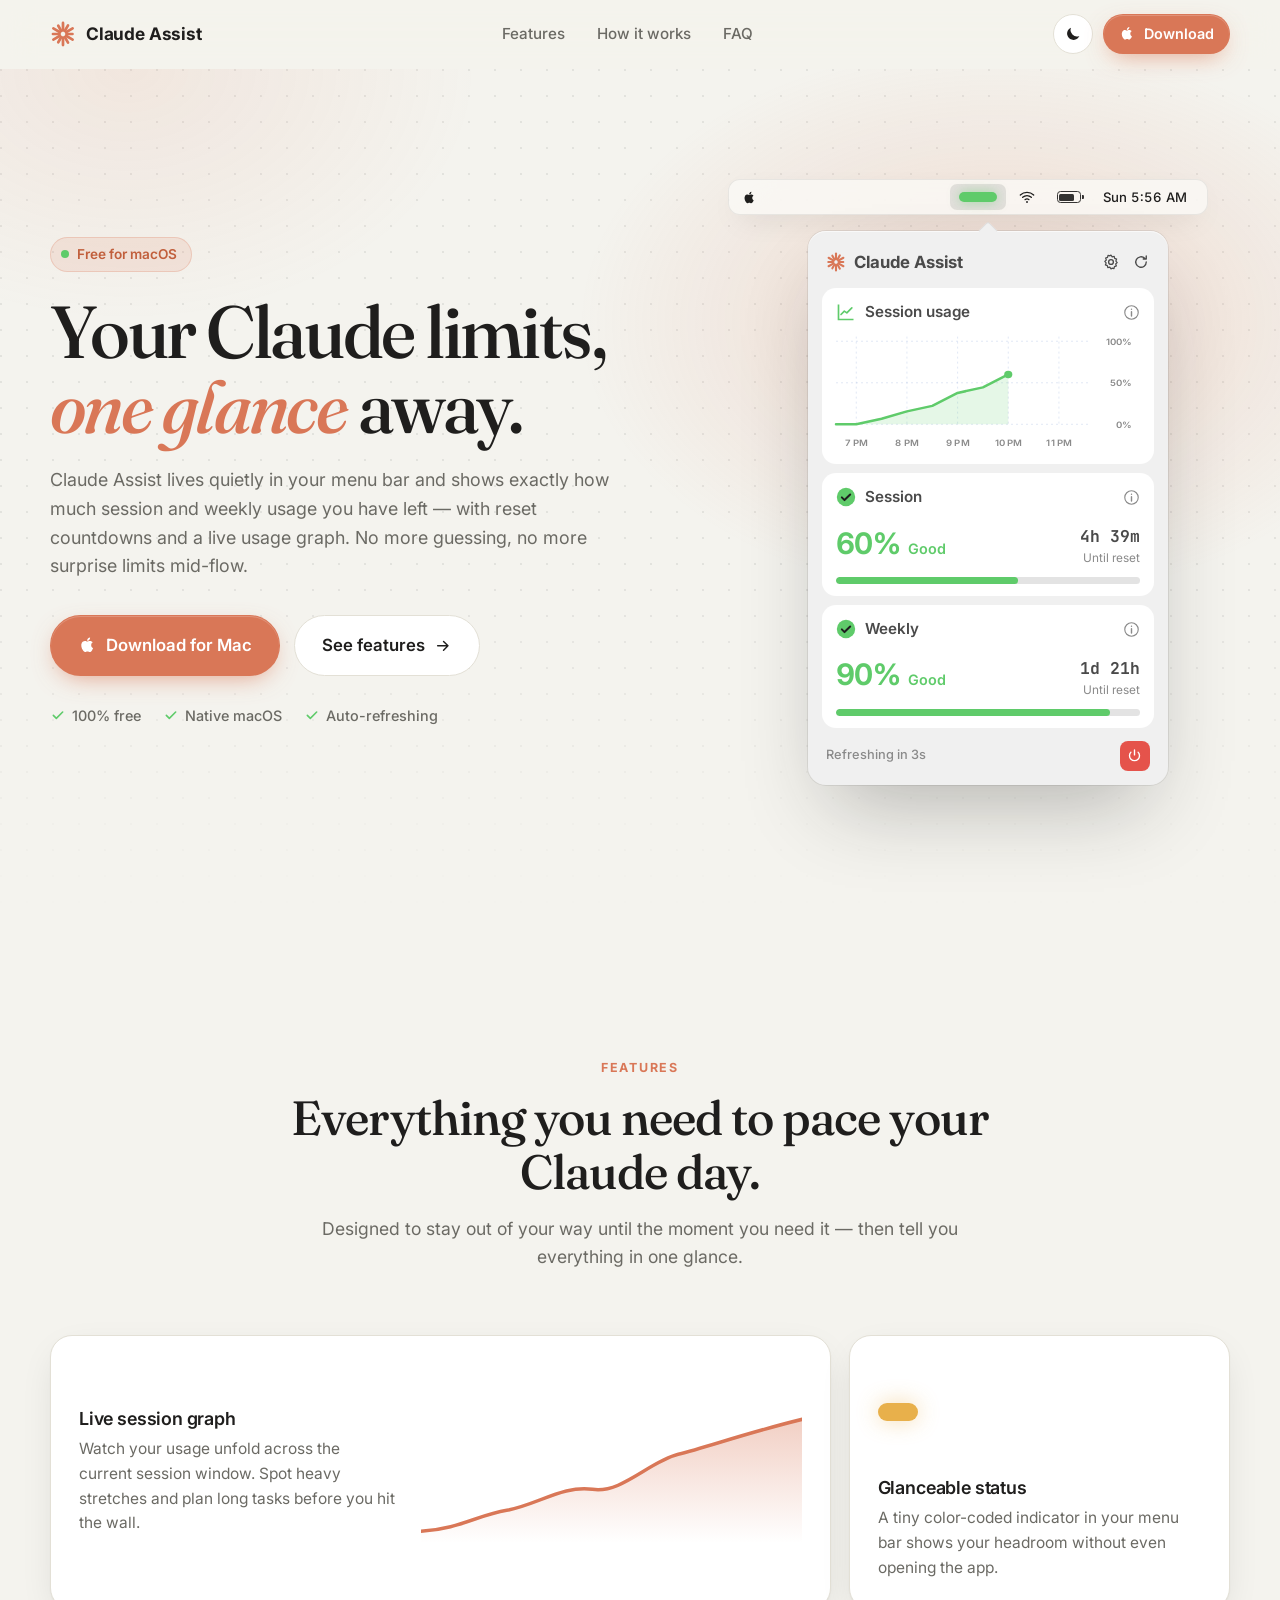
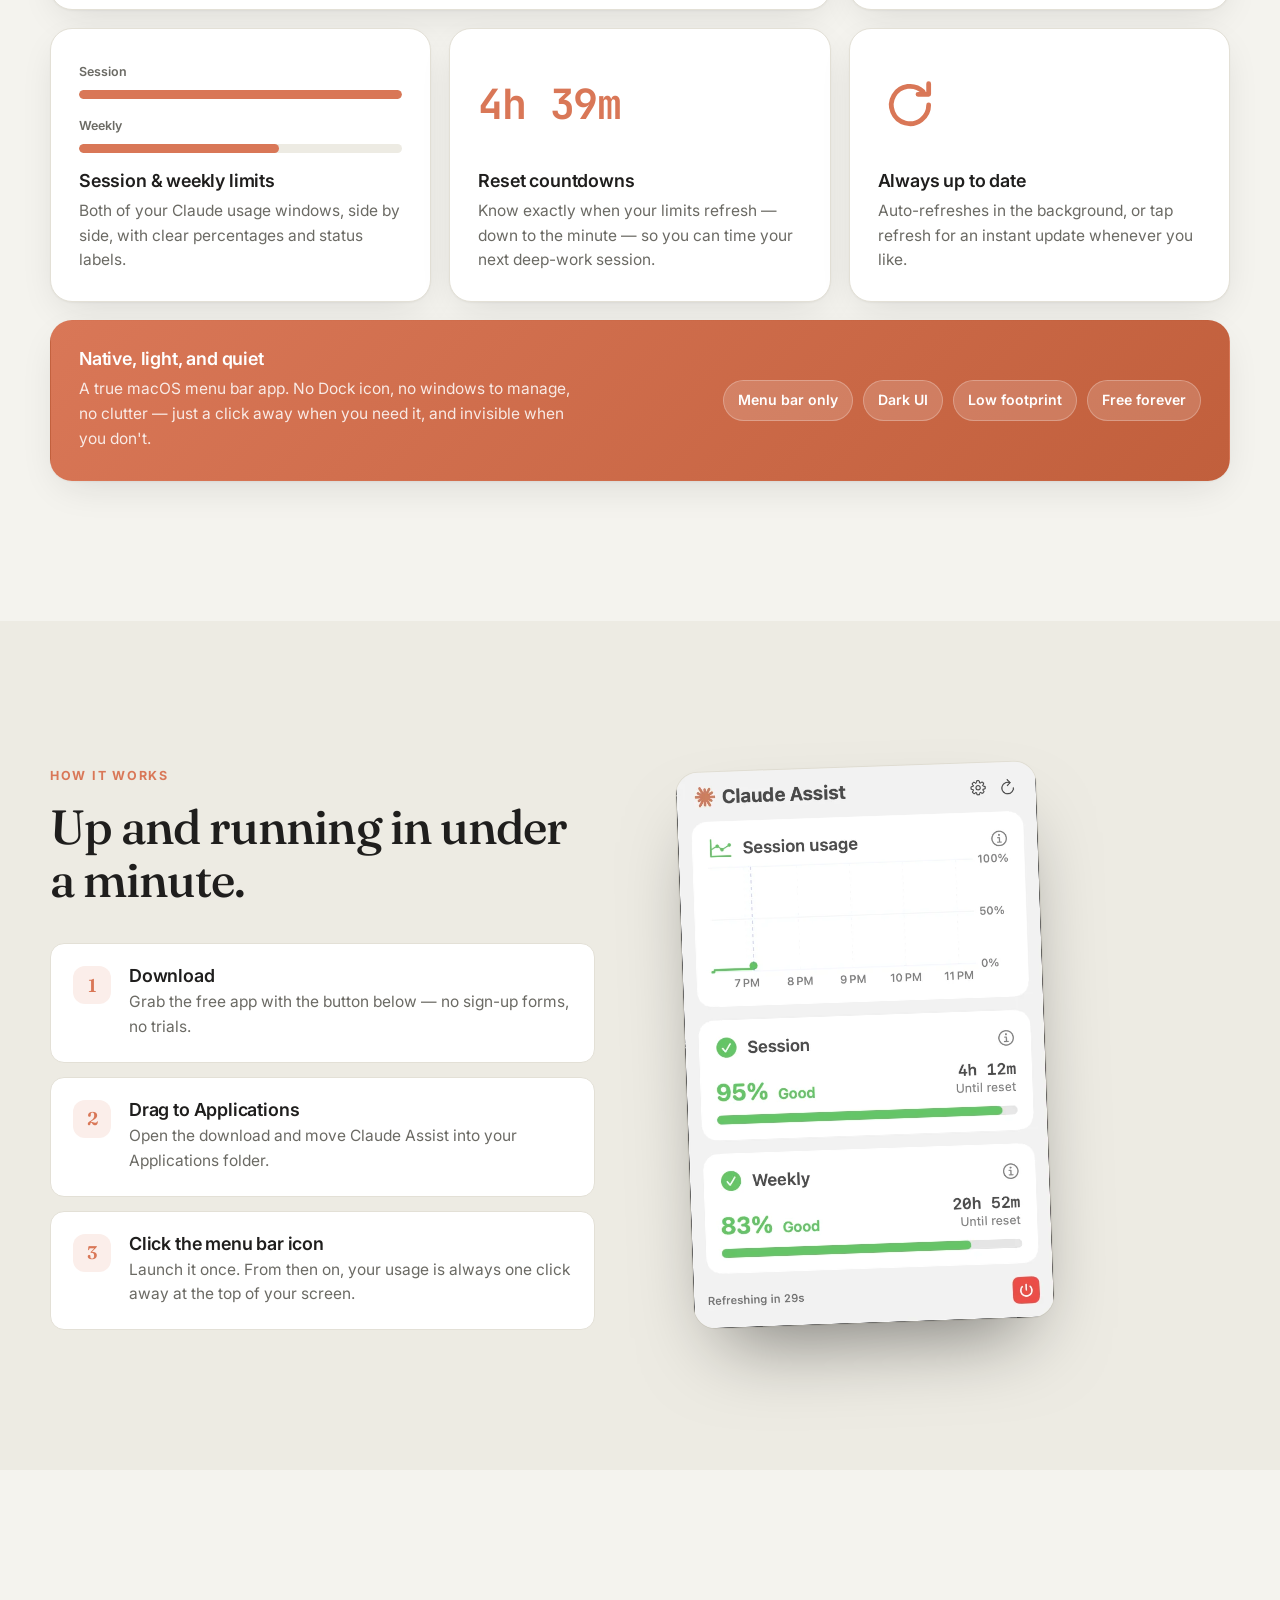
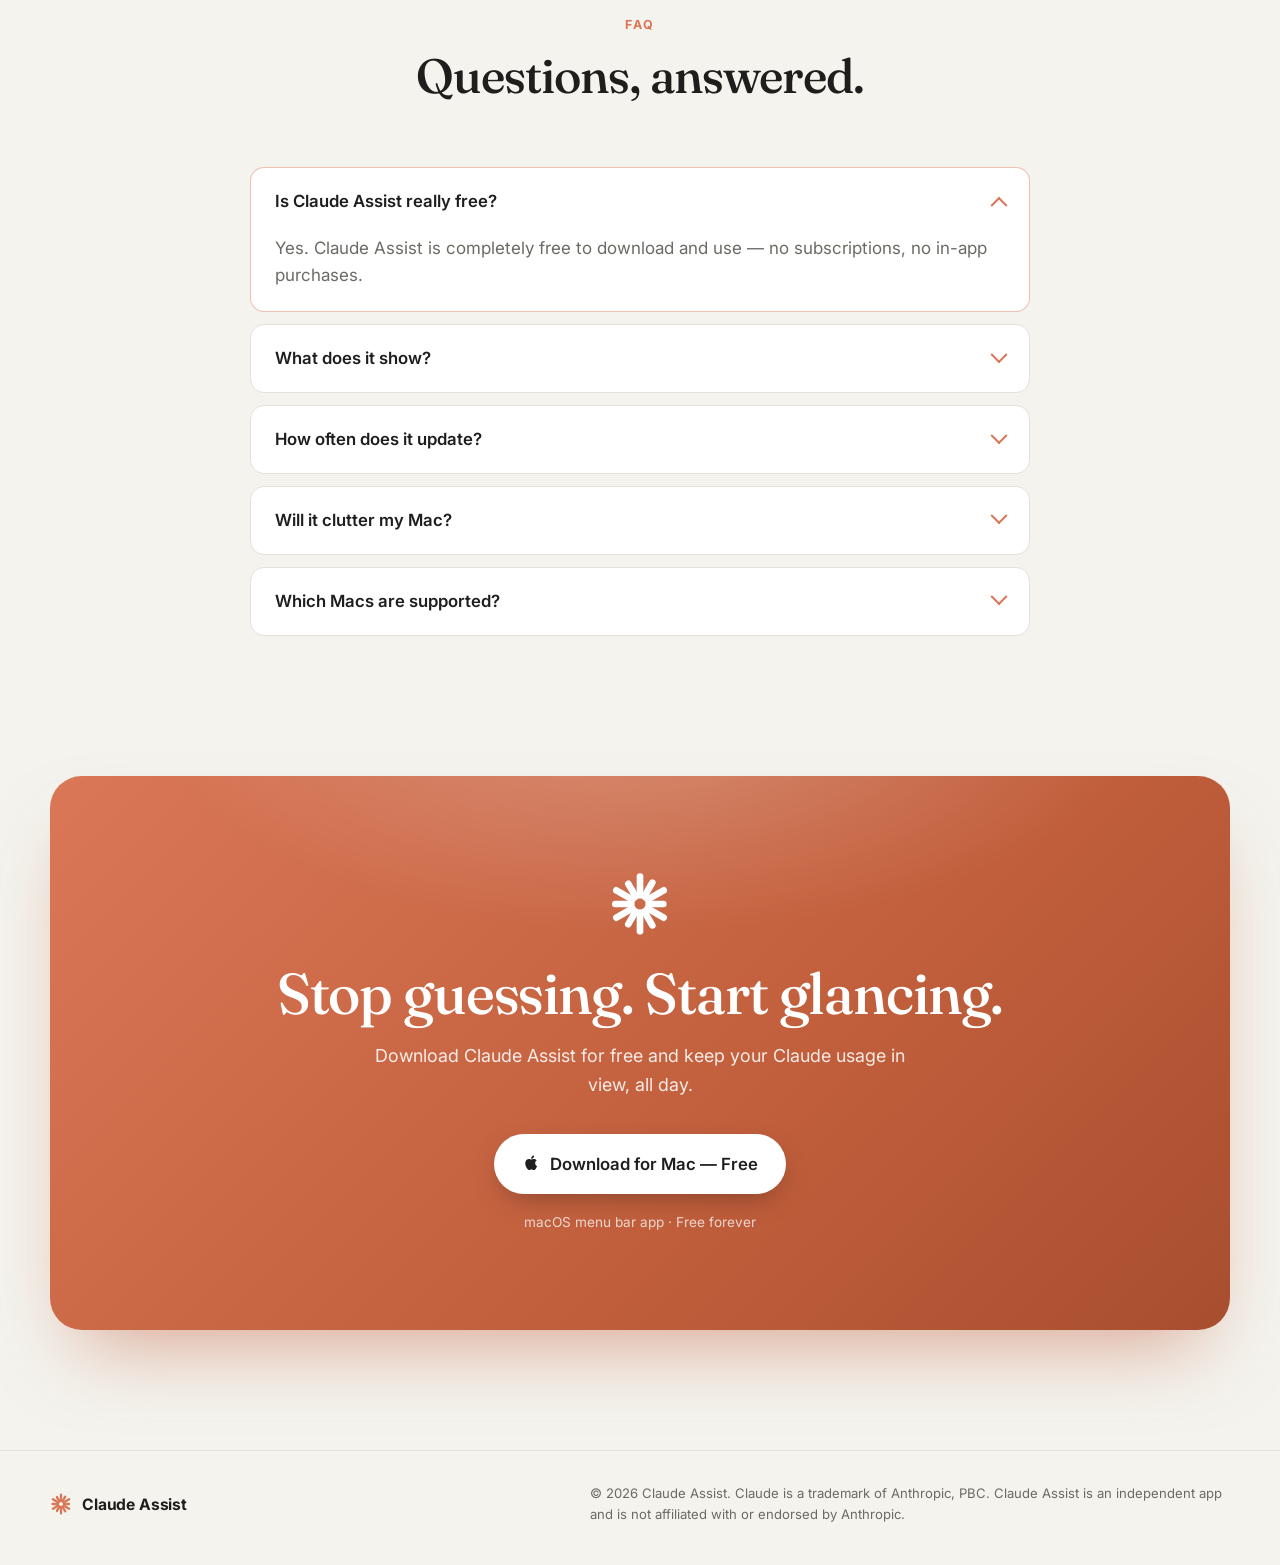
==== commit 039d0647: "Add Vercel Web Analytics and .gitignore Co-Authored-By: Claude Opus 5.5 <noreply@anthropic.com>" ====
--- a/index.html
+++ b/index.html
@@ -24,6 +24,12 @@
   <link rel="preconnect" href="https://fonts.gstatic.com" crossorigin />
   <link href="https://fonts.googleapis.com/css2?family=Fraunces:opsz,wght@9..144,400;9..144,500;9..144,600&family=Inter:wght@400;500;600;700&family=JetBrains+Mono:wght@500;700&display=swap" rel="stylesheet" />
   <link rel="stylesheet" href="styles.css" />
+
+  <!-- Vercel Web Analytics -->
+  <script>
+    window.va = window.va || function () { (window.vaq = window.vaq || []).push(arguments); };
+  </script>
+  <script defer src="/_vercel/insights/script.js"></script>
 </head>
 <body>
   <!-- Reusable SVG symbols -->
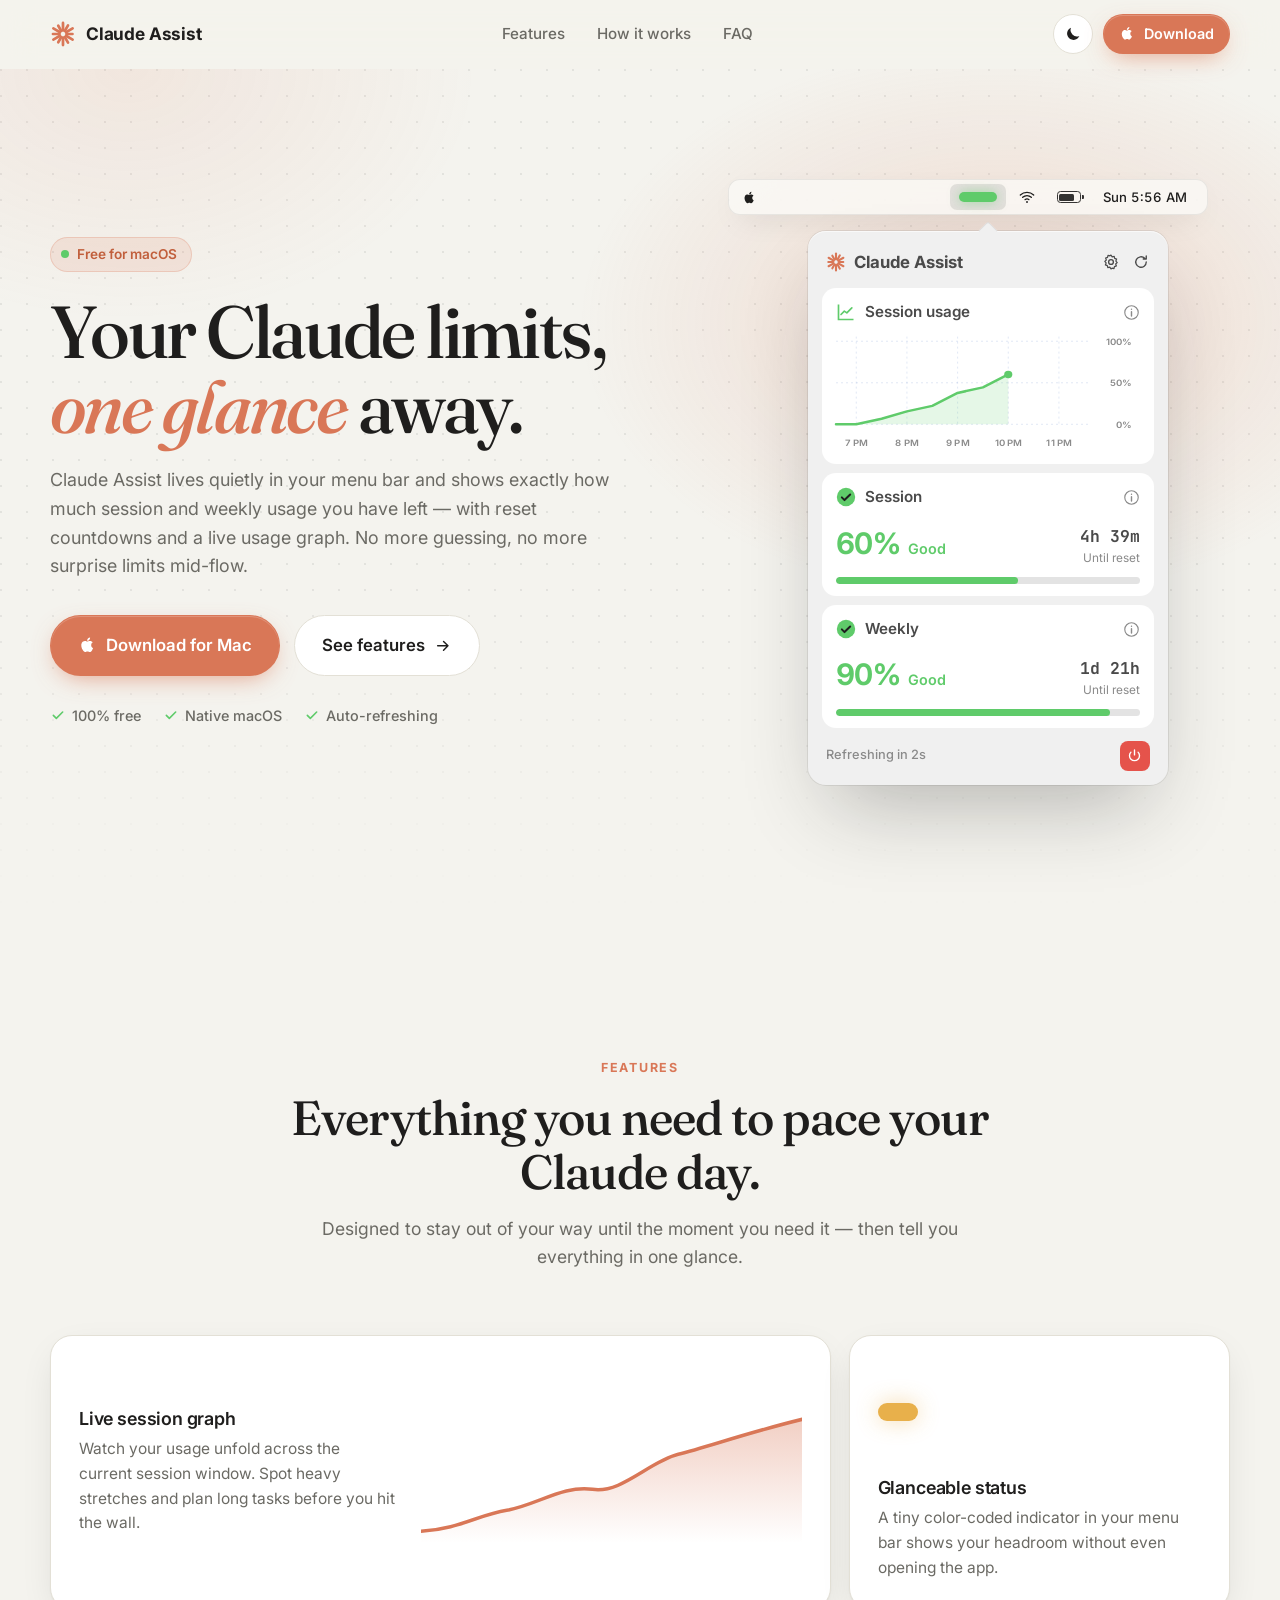
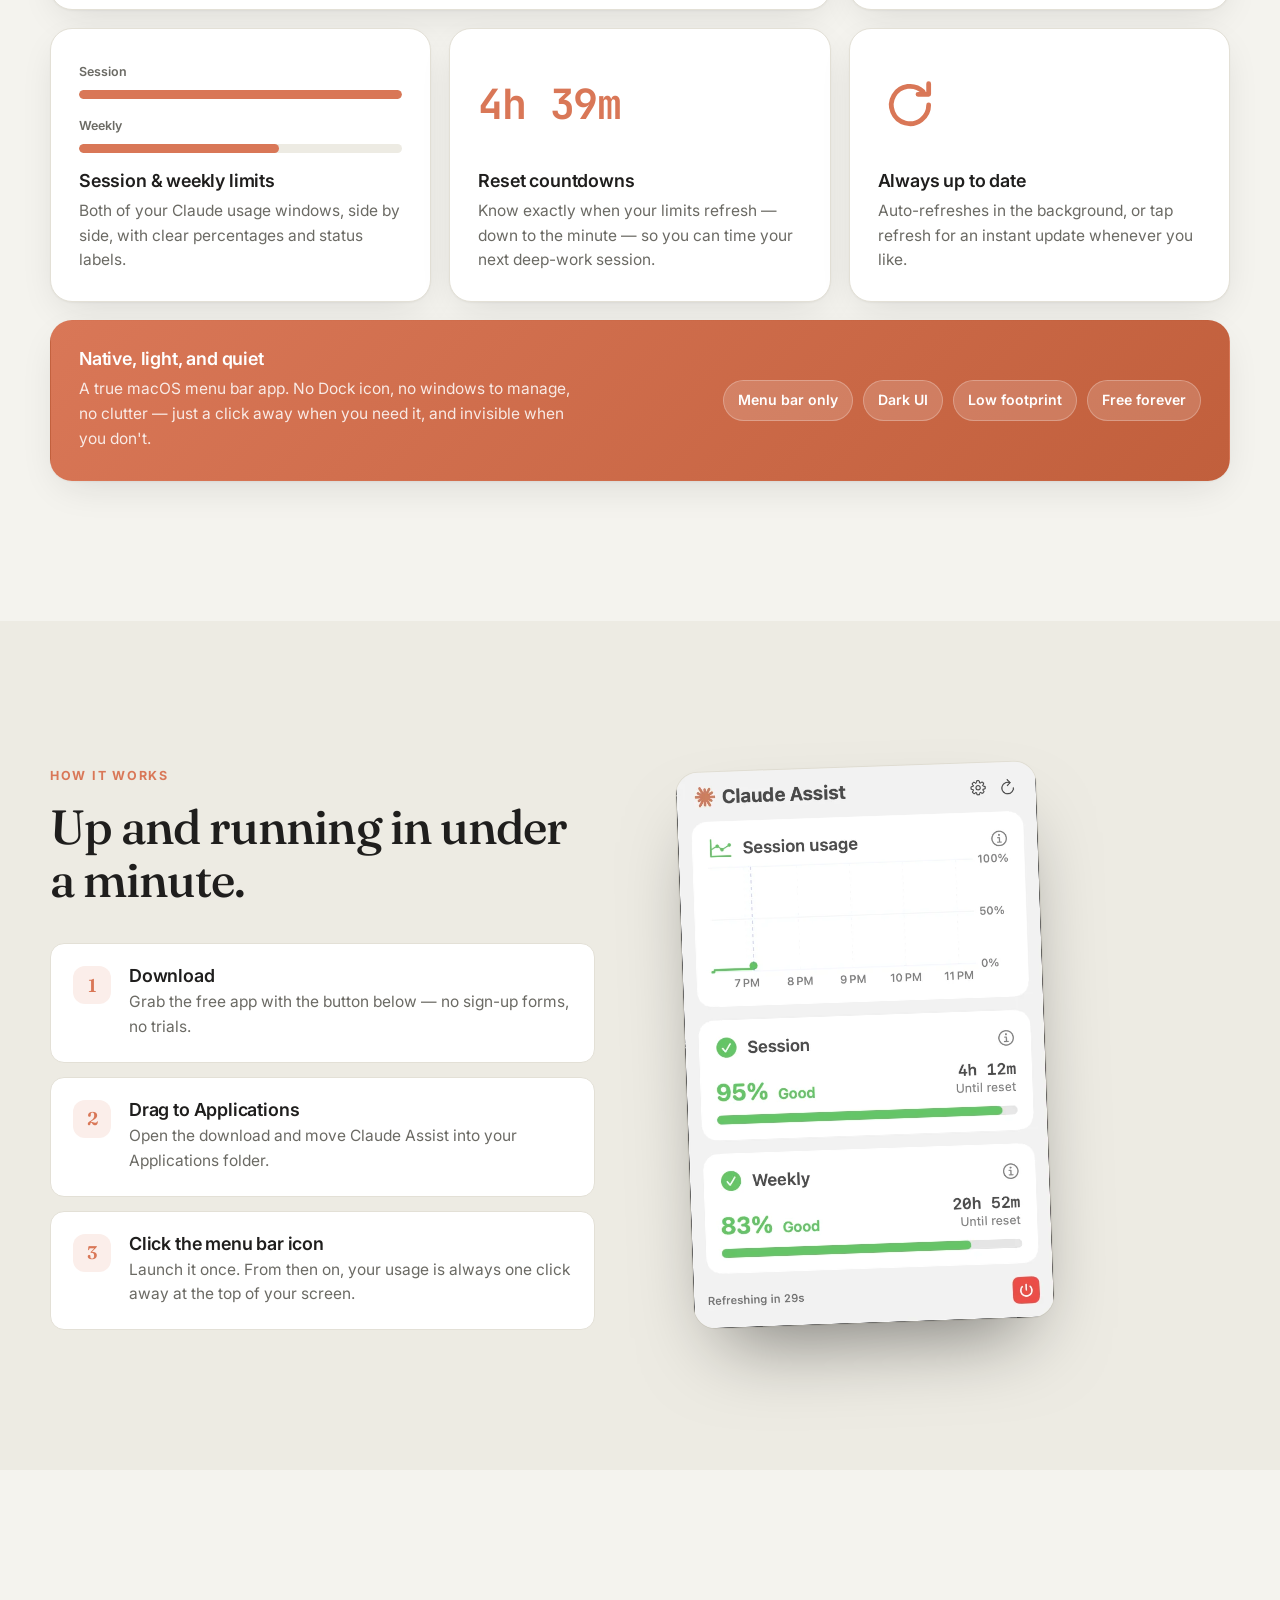
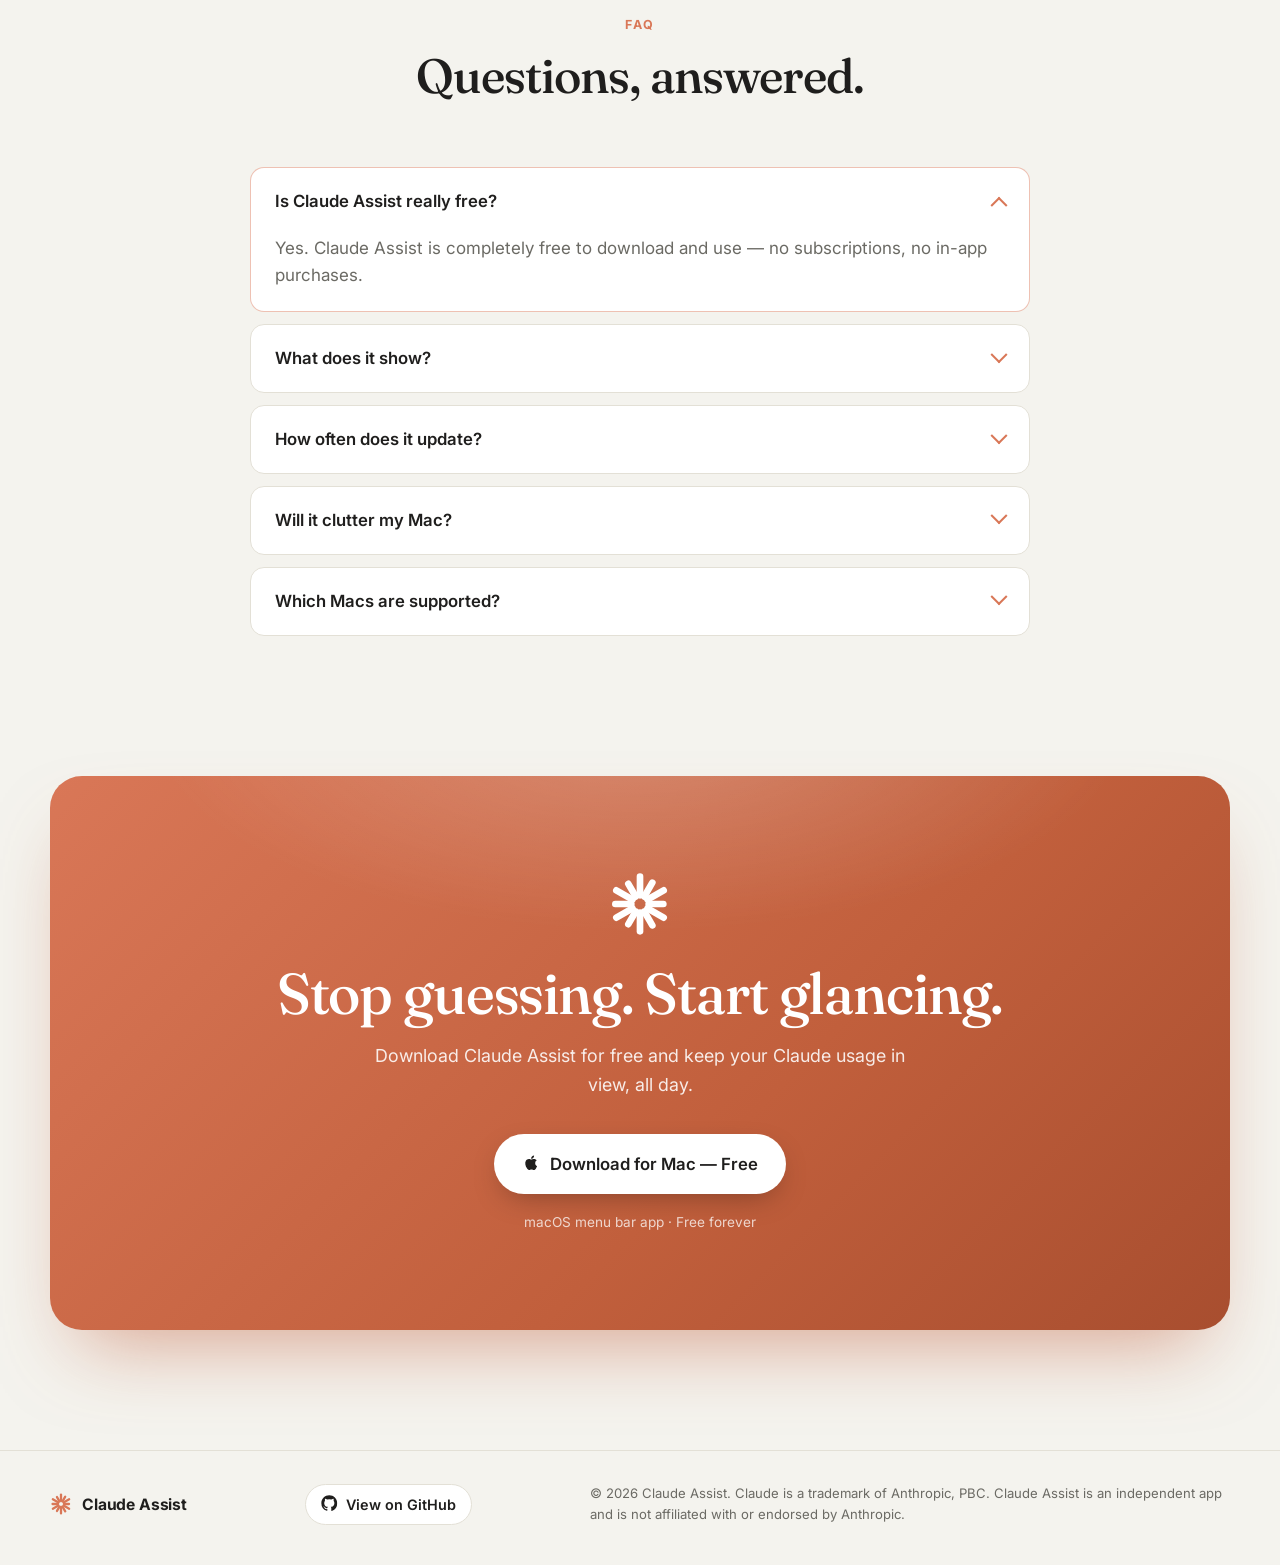
==== commit e24b5564: "Add GitHub link button to footer Co-Authored-By: Claude Opus 5.5 <noreply@anthropic.com>" ====
--- a/index.html
+++ b/index.html
@@ -53,6 +53,9 @@
       </symbol>
       <symbol id="apple" viewBox="0 0 24 24">
         <path fill="currentColor" d="M16.37 12.6c-.02-2.3 1.88-3.4 1.96-3.46-1.07-1.56-2.73-1.78-3.32-1.8-1.41-.14-2.76.83-3.47.83-.72 0-1.82-.81-2.99-.79-1.54.02-2.96.9-3.75 2.27-1.6 2.78-.41 6.89 1.15 9.14.76 1.1 1.67 2.34 2.86 2.3 1.15-.05 1.58-.74 2.97-.74 1.38 0 1.77.74 2.98.72 1.23-.02 2.01-1.12 2.76-2.23.87-1.28 1.23-2.52 1.25-2.58-.03-.01-2.39-.92-2.4-3.66zM14.1 5.86c.63-.77 1.06-1.83.94-2.89-.91.04-2.02.61-2.67 1.37-.58.67-1.1 1.76-.96 2.8 1.02.08 2.06-.52 2.69-1.28z"/>
+      </symbol>
+      <symbol id="github" viewBox="0 0 24 24">
+        <path fill="currentColor" d="M12 .5C5.65.5.5 5.65.5 12a11.5 11.5 0 0 0 7.86 10.92c.58.1.79-.25.79-.56v-2c-3.2.7-3.87-1.37-3.87-1.37-.53-1.33-1.28-1.69-1.28-1.69-1.05-.71.08-.7.08-.7 1.16.08 1.77 1.19 1.77 1.19 1.03 1.77 2.7 1.26 3.36.96.1-.75.4-1.26.73-1.55-2.56-.29-5.25-1.28-5.25-5.69 0-1.26.45-2.29 1.19-3.1-.12-.29-.52-1.46.11-3.05 0 0 .97-.31 3.17 1.18a11 11 0 0 1 5.77 0c2.2-1.49 3.17-1.18 3.17-1.18.63 1.59.23 2.76.11 3.05.74.81 1.19 1.84 1.19 3.1 0 4.42-2.7 5.4-5.27 5.68.41.36.78 1.06.78 2.14v3.17c0 .31.21.67.8.56A11.5 11.5 0 0 0 23.5 12C23.5 5.65 18.35.5 12 .5z"/>
       </symbol>
       <symbol id="check" viewBox="0 0 24 24">
         <circle cx="12" cy="12" r="11" fill="currentColor" />
@@ -366,6 +369,10 @@
         <svg class="brand__mark"><use href="#spark" /></svg>
         <span>Claude Assist</span>
       </a>
+      <a class="btn btn--ghost btn--sm" href="https://github.com/SarathVavachan/Claude-Assist" target="_blank" rel="noopener noreferrer">
+        <svg class="btn__icon"><use href="#github" /></svg>
+        <span>View on GitHub</span>
+      </a>
       <p class="footer__legal">
         © <span class="js-year">2026</span> Claude Assist. Claude is a trademark of Anthropic, PBC.
         Claude Assist is an independent app and is not affiliated with or endorsed by Anthropic.
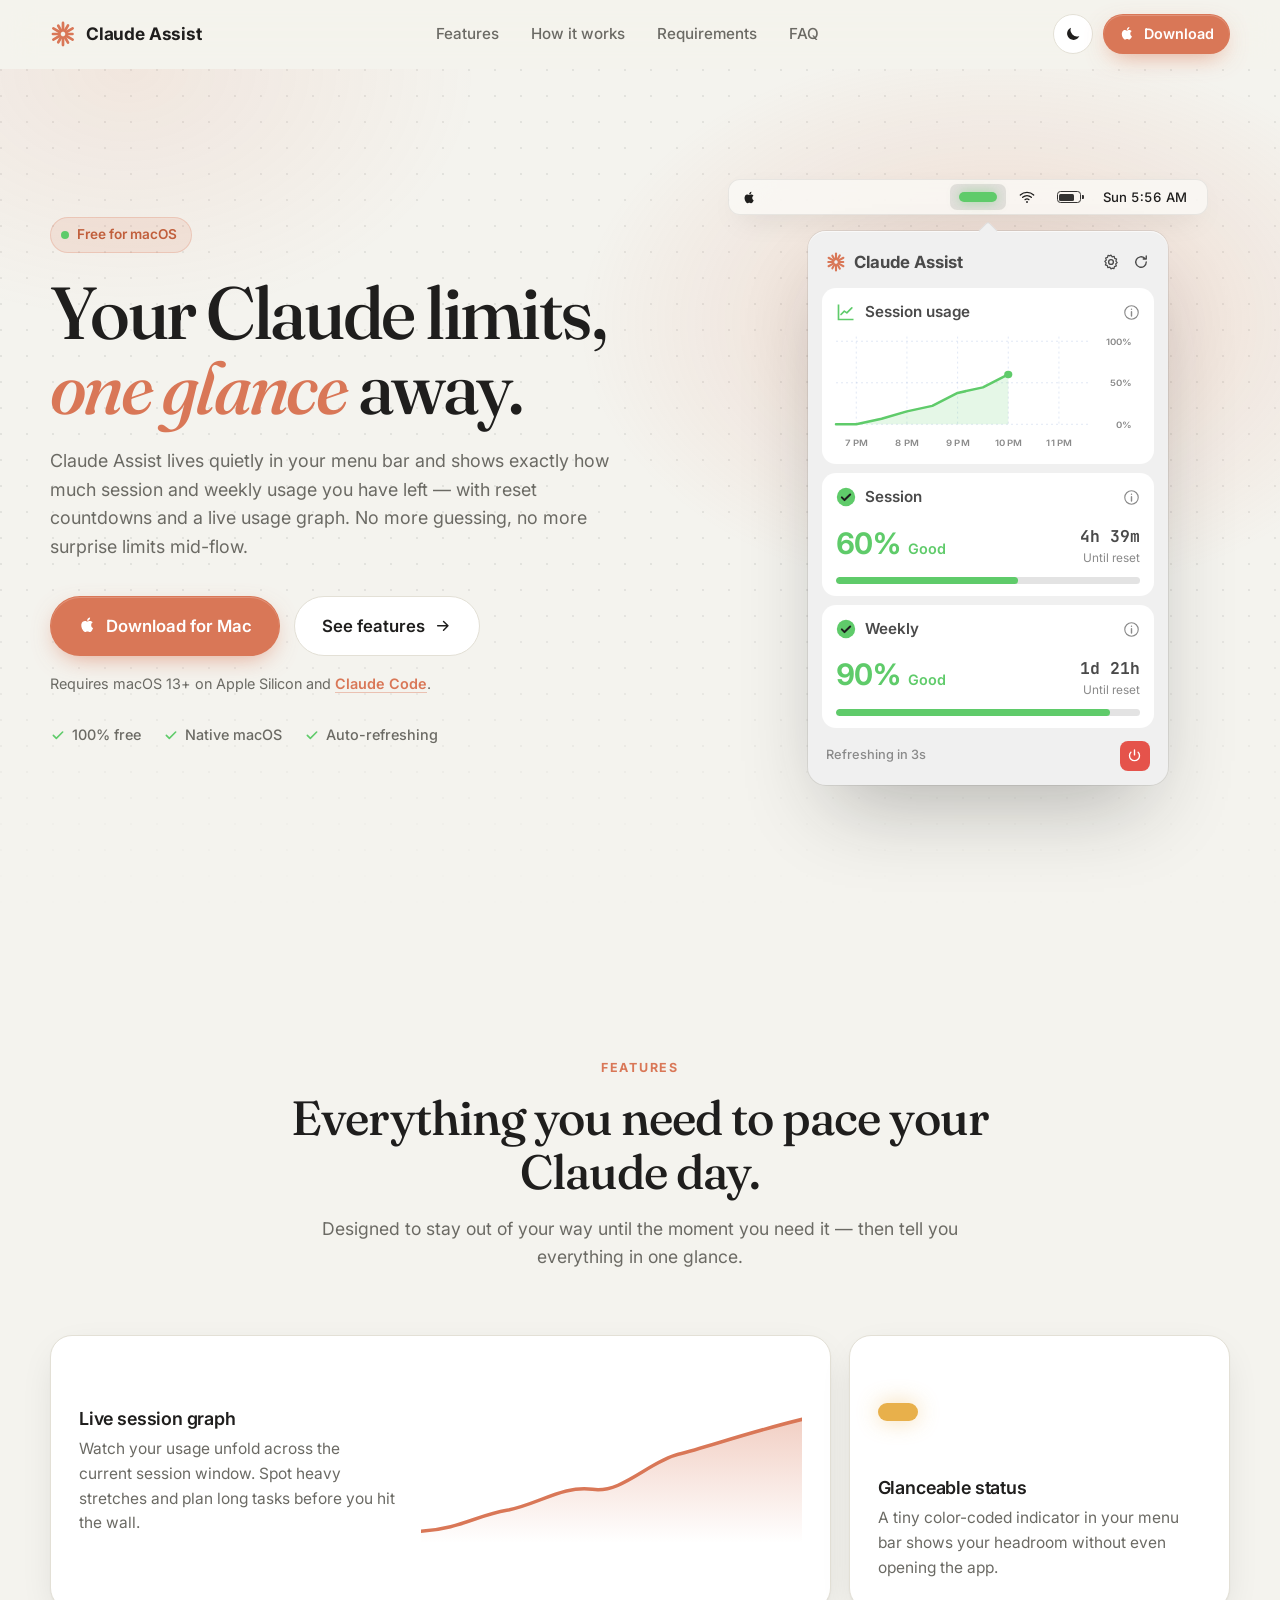
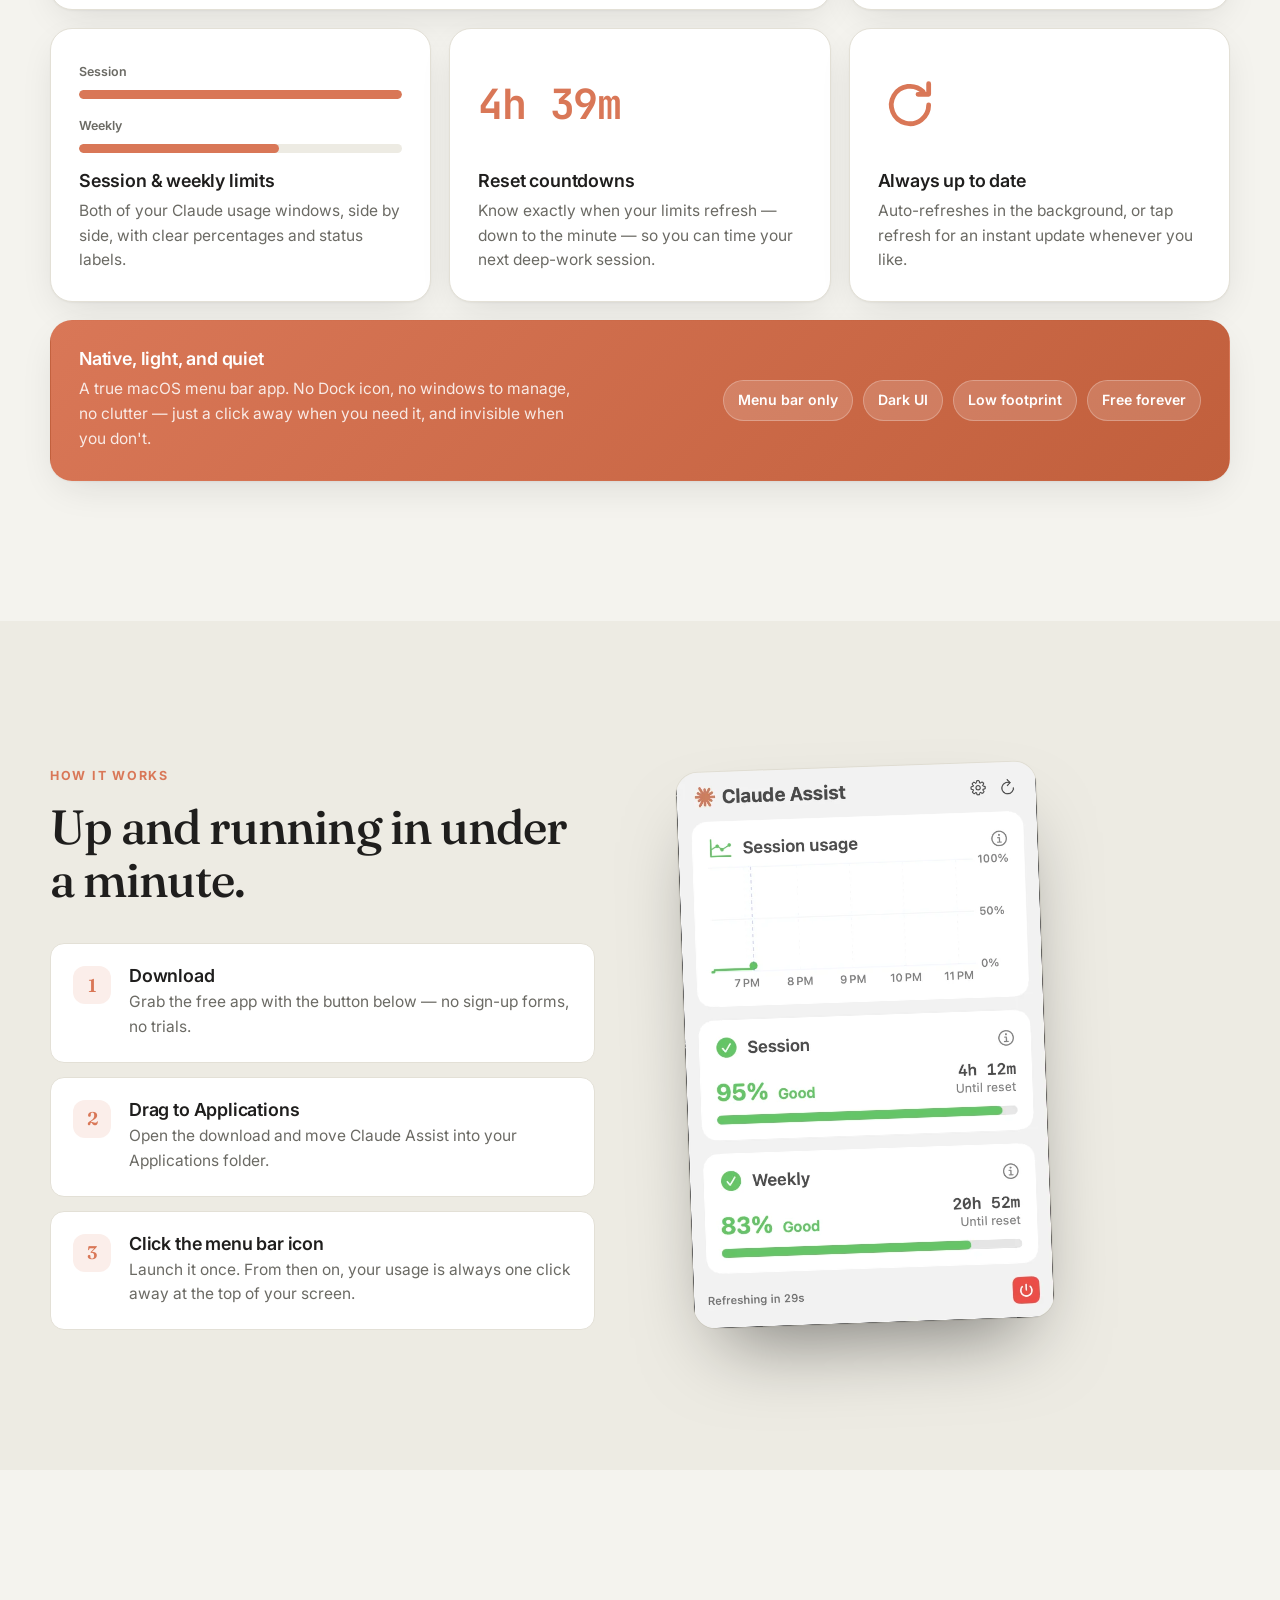
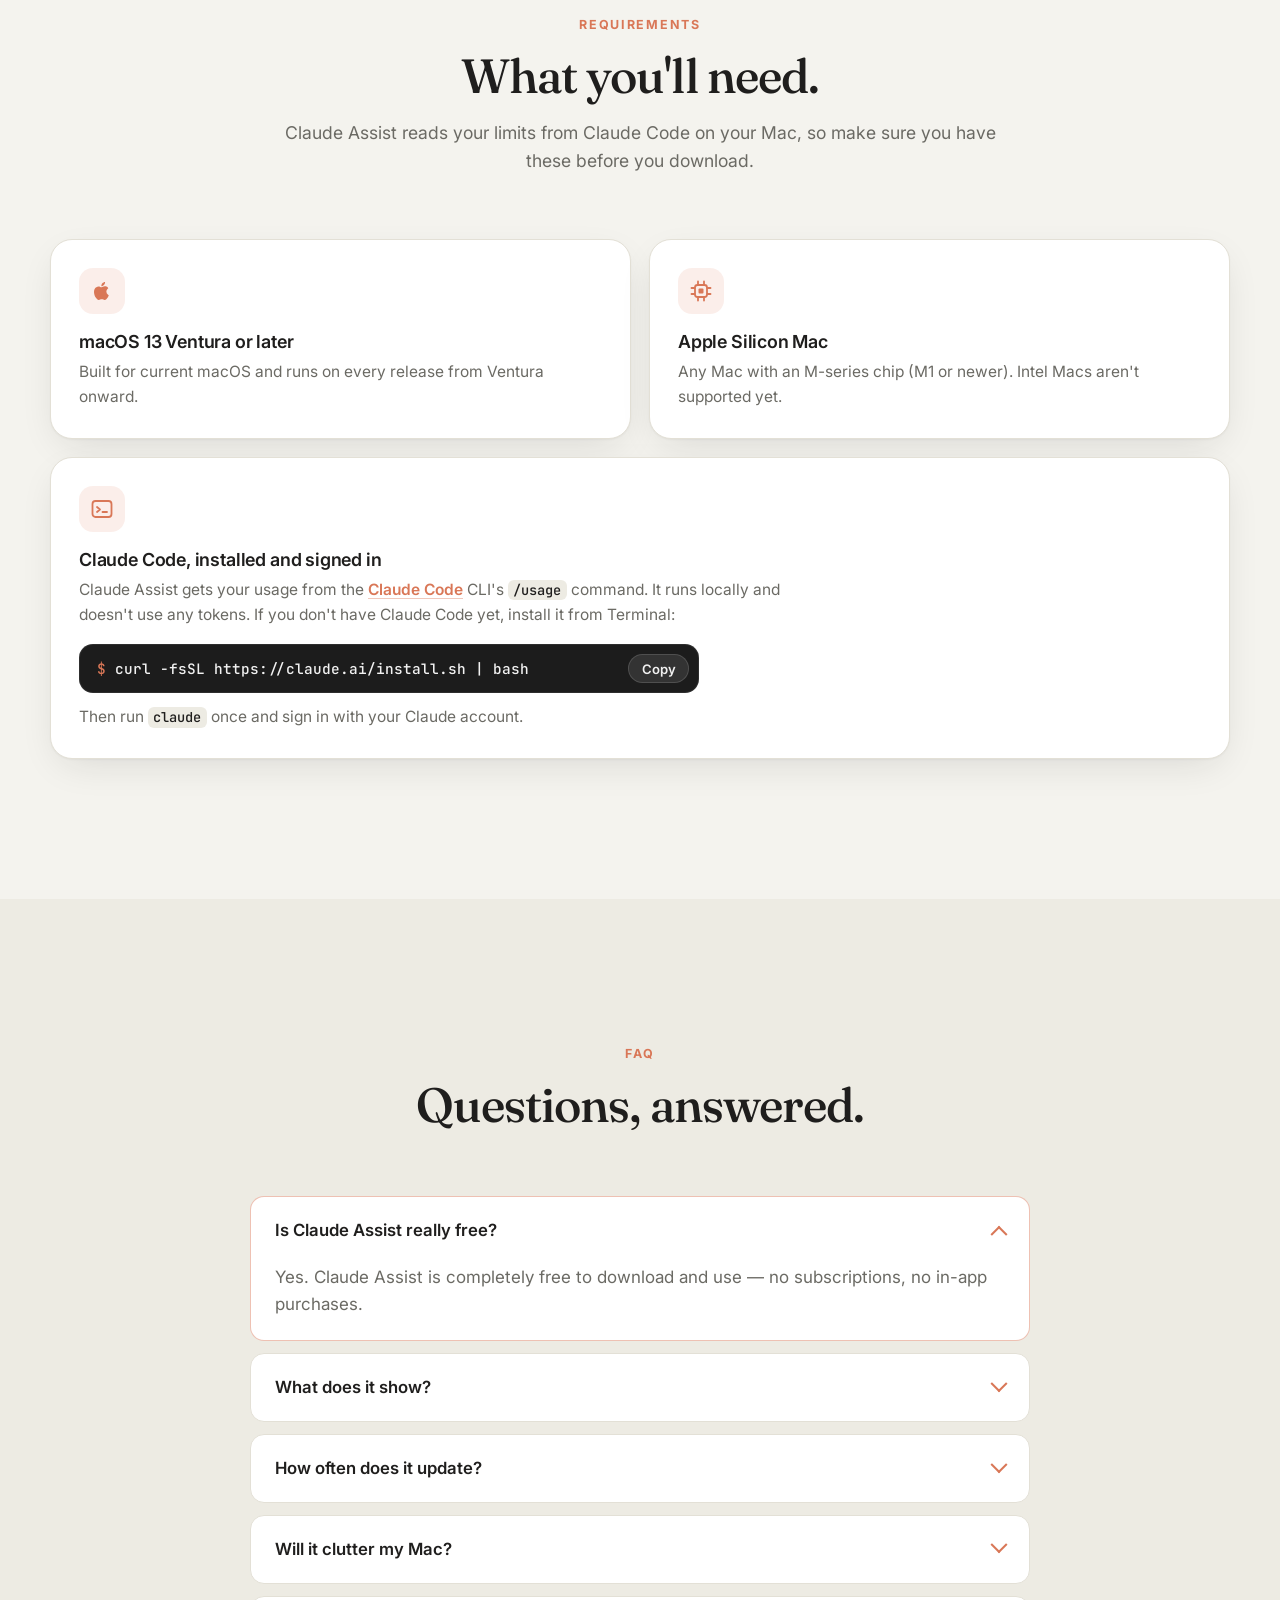
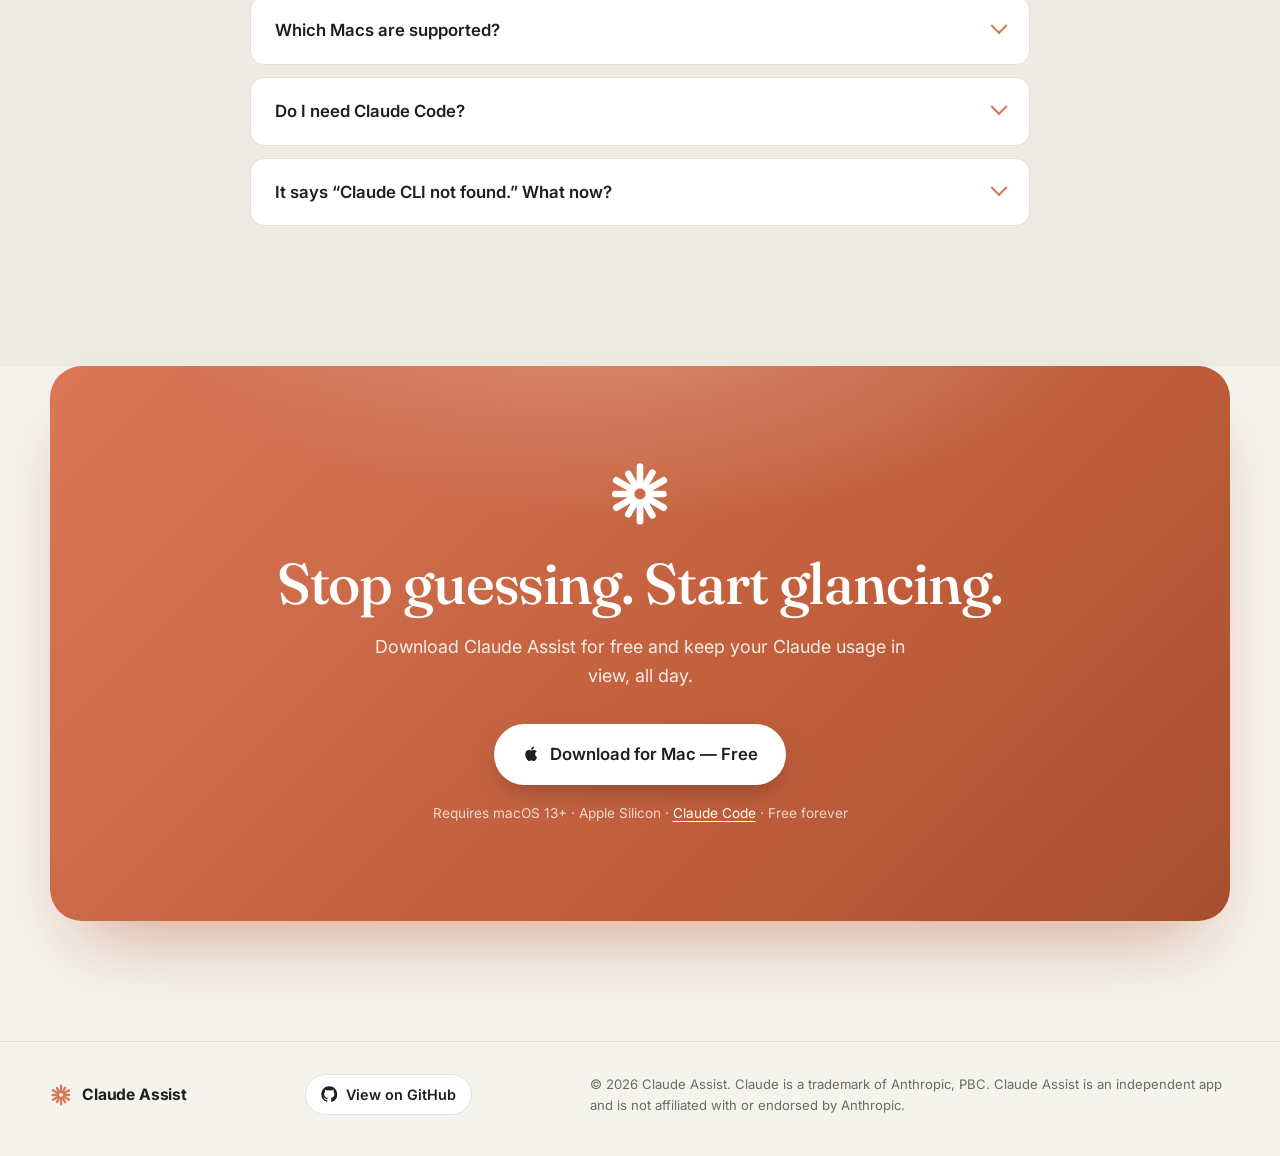
==== commit b2219d02: "Add system requirements to the website Show the app's requirements: macOS 13 Ventura or later, an Ap" ====
--- a/index.html
+++ b/index.html
@@ -78,6 +78,7 @@
       <nav class="nav__links" aria-label="Primary">
         <a href="#features">Features</a>
         <a href="#how">How it works</a>
+        <a href="#requirements">Requirements</a>
         <a href="#faq">FAQ</a>
       </nav>
       <div class="nav__actions">
@@ -117,6 +118,9 @@
               <svg class="btn__arrow" viewBox="0 0 24 24" aria-hidden="true"><path d="M5 12h14M13 6l6 6-6 6" fill="none" stroke="currentColor" stroke-width="2" stroke-linecap="round" stroke-linejoin="round"/></svg>
             </a>
           </div>
+          <p class="hero__req reveal">
+            Requires macOS 13+ on Apple Silicon and <a href="#requirements">Claude Code</a>.
+          </p>
           <ul class="hero__meta reveal">
             <li><svg viewBox="0 0 24 24"><path d="M5 12.5l4.5 4.5L19 7.5" fill="none" stroke="currentColor" stroke-width="2.4" stroke-linecap="round" stroke-linejoin="round"/></svg>100% free</li>
             <li><svg viewBox="0 0 24 24"><path d="M5 12.5l4.5 4.5L19 7.5" fill="none" stroke="currentColor" stroke-width="2.4" stroke-linecap="round" stroke-linejoin="round"/></svg>Native macOS</li>
@@ -314,8 +318,50 @@
       </div>
     </section>
 
+    <!-- ============ REQUIREMENTS ============ -->
+    <section class="section" id="requirements">
+      <div class="container">
+        <div class="section__head reveal">
+          <span class="eyebrow">Requirements</span>
+          <h2>What you'll need.</h2>
+          <p>Claude Assist reads your limits from Claude Code on your Mac, so make sure you have these before you download.</p>
+        </div>
+
+        <div class="reqs">
+          <article class="req reveal">
+            <span class="req__icon" aria-hidden="true">
+              <svg><use href="#apple" /></svg>
+            </span>
+            <h3>macOS 13 Ventura or later</h3>
+            <p>Built for current macOS and runs on every release from Ventura onward.</p>
+          </article>
+
+          <article class="req reveal">
+            <span class="req__icon" aria-hidden="true">
+              <svg viewBox="0 0 24 24"><rect x="6" y="6" width="12" height="12" rx="2.5" fill="none" stroke="currentColor" stroke-width="1.8"/><rect x="9.5" y="9.5" width="5" height="5" rx="1" fill="currentColor"/><path d="M9 2.5v3M15 2.5v3M9 18.5v3M15 18.5v3M2.5 9h3M2.5 15h3M18.5 9h3M18.5 15h3" stroke="currentColor" stroke-width="1.8" stroke-linecap="round"/></svg>
+            </span>
+            <h3>Apple Silicon Mac</h3>
+            <p>Any Mac with an M-series chip (M1 or newer). Intel Macs aren't supported yet.</p>
+          </article>
+
+          <article class="req req--wide reveal">
+            <span class="req__icon" aria-hidden="true">
+              <svg viewBox="0 0 24 24"><rect x="2.5" y="4" width="19" height="16" rx="3" fill="none" stroke="currentColor" stroke-width="1.8"/><path d="M7 10l3 2.5L7 15M12.5 15H17" fill="none" stroke="currentColor" stroke-width="1.8" stroke-linecap="round" stroke-linejoin="round"/></svg>
+            </span>
+            <h3>Claude Code, installed and signed in</h3>
+            <p>Claude Assist gets your usage from the <a href="https://claude.com/claude-code" target="_blank" rel="noopener noreferrer">Claude Code</a> CLI's <code>/usage</code> command. It runs locally and doesn't use any tokens. If you don't have Claude Code yet, install it from Terminal:</p>
+            <div class="cmd">
+              <code class="js-cmd">curl -fsSL https://claude.ai/install.sh | bash</code>
+              <button class="cmd__copy js-copy" type="button" aria-label="Copy install command">Copy</button>
+            </div>
+            <p class="req__hint">Then run <code>claude</code> once and sign in with your Claude account.</p>
+          </article>
+        </div>
+      </div>
+    </section>
+
     <!-- ============ FAQ ============ -->
-    <section class="section" id="faq">
+    <section class="section section--alt" id="faq">
       <div class="container container--narrow">
         <div class="section__head reveal">
           <span class="eyebrow">FAQ</span>
@@ -340,7 +386,15 @@
           </details>
           <details class="reveal">
             <summary>Which Macs are supported?</summary>
-            <p>Claude Assist is built for modern versions of macOS. Check the download page for the latest system requirements.</p>
+            <p>Any Apple Silicon Mac (M1 or newer) running macOS 13 Ventura or later. Intel Macs aren't supported at the moment.</p>
+          </details>
+          <details class="reveal">
+            <summary>Do I need Claude Code?</summary>
+            <p>Yes. Claude Assist reads your session and weekly limits from the Claude Code CLI, so Claude Code has to be installed and signed in with your Claude account. Checking usage runs locally and doesn't use any tokens.</p>
+          </details>
+          <details class="reveal">
+            <summary>It says &ldquo;Claude CLI not found.&rdquo; What now?</summary>
+            <p>Claude Assist couldn't find the <code>claude</code> command. Install Claude Code (see <a href="#requirements">Requirements</a>), and make sure the <code>claude</code> binary is in one of these locations: <code>~/.local/bin</code>, <code>~/.claude/local</code>, <code>/opt/homebrew/bin</code> or <code>/usr/local/bin</code>. The standard installer puts it in <code>~/.local/bin</code>.</p>
           </details>
         </div>
       </div>
@@ -357,7 +411,7 @@
             <svg class="btn__icon"><use href="#apple" /></svg>
             <span>Download for Mac — Free</span>
           </a>
-          <small class="cta__note">macOS menu bar app · Free forever</small>
+          <small class="cta__note">Requires macOS 13+ · Apple Silicon · <a href="#requirements">Claude Code</a> · Free forever</small>
         </div>
       </div>
     </section>
--- a/styles.css
+++ b/styles.css
@@ -343,6 +343,58 @@
 [data-theme="light"] .how__shot .shot--dark,
 [data-theme="dark"] .how__shot .shot--light { display: none; }
 
+/* ---------- Requirements ---------- */
+.reqs { display: grid; grid-template-columns: repeat(2, minmax(0, 1fr)); gap: 18px; }
+.req {
+  padding: 28px; border-radius: var(--radius);
+  background: var(--surface); border: 1px solid var(--border); box-shadow: var(--shadow);
+  transition: transform .4s var(--ease), border-color .3s, background-color .4s;
+}
+.req:hover { transform: translateY(-4px); border-color: rgba(217, 119, 87, .45); }
+.req--wide { grid-column: 1 / -1; }
+.req h3 { margin: 18px 0 8px; }
+.req p { color: var(--muted); font-size: .97rem; max-width: 46em; }
+.req a, .faq a, .hero__req a { color: var(--accent); font-weight: 600; text-decoration: underline; text-decoration-color: rgba(217,119,87,.4); text-underline-offset: 3px; }
+.req a:hover, .faq a:hover, .hero__req a:hover { text-decoration-color: currentColor; }
+.req__icon {
+  width: 46px; height: 46px; border-radius: 14px;
+  display: grid; place-items: center;
+  color: var(--accent); background: var(--accent-soft);
+}
+.req__icon svg { width: 24px; height: 24px; }
+.req__hint { margin-top: 12px; }
+
+.req code, .faq code {
+  font-family: var(--font-mono); font-size: .88em; font-weight: 500;
+  padding: .1em .4em; border-radius: 6px;
+  background: var(--bg-alt); color: var(--text);
+}
+.cmd {
+  margin-top: 16px; max-width: 620px;
+  display: flex; align-items: center; gap: 12px;
+  padding: 10px 10px 10px 18px; border-radius: var(--radius-sm);
+  background: #1c1c1c; color: #f1f1f1;
+  box-shadow: inset 0 0 0 1px rgba(255,255,255,.08);
+}
+.cmd code {
+  flex: 1; min-width: 0; overflow-x: auto; white-space: nowrap;
+  padding: 0; background: none; color: inherit;
+  font-family: var(--font-mono); font-size: .9rem;
+}
+.cmd code::before { content: "$ "; color: var(--accent); }
+.cmd__copy {
+  flex: none; cursor: pointer;
+  padding: .45em .95em; border-radius: 999px;
+  font: 600 .82rem var(--font-sans); color: #f1f1f1;
+  background: rgba(255,255,255,.1); border: 1px solid rgba(255,255,255,.14);
+  transition: background-color .2s, border-color .2s;
+}
+.cmd__copy:hover { background: var(--accent); border-color: var(--accent); }
+.cmd__copy.is-copied { background: var(--good); border-color: var(--good); color: #1d1d1d; }
+
+.hero__req { margin-top: 16px; font-size: .9rem; color: var(--muted); }
+.cta__note a { color: #fff; text-decoration: underline; text-underline-offset: 3px; }
+
 /* ---------- FAQ ---------- */
 .faq { display: grid; gap: 12px; }
 .faq details {
@@ -402,6 +454,7 @@
 @media (max-width: 720px) {
   .nav__links { display: none; }
   .bento { grid-template-columns: 1fr; }
+  .reqs { grid-template-columns: minmax(0, 1fr); }
   .tile--wide { grid-column: auto; grid-template-columns: 1fr; }
   .tile__chips { justify-content: flex-start; }
   .menubar__item:not(.menubar__item--active):not(.menubar__clock) { display: none; }
